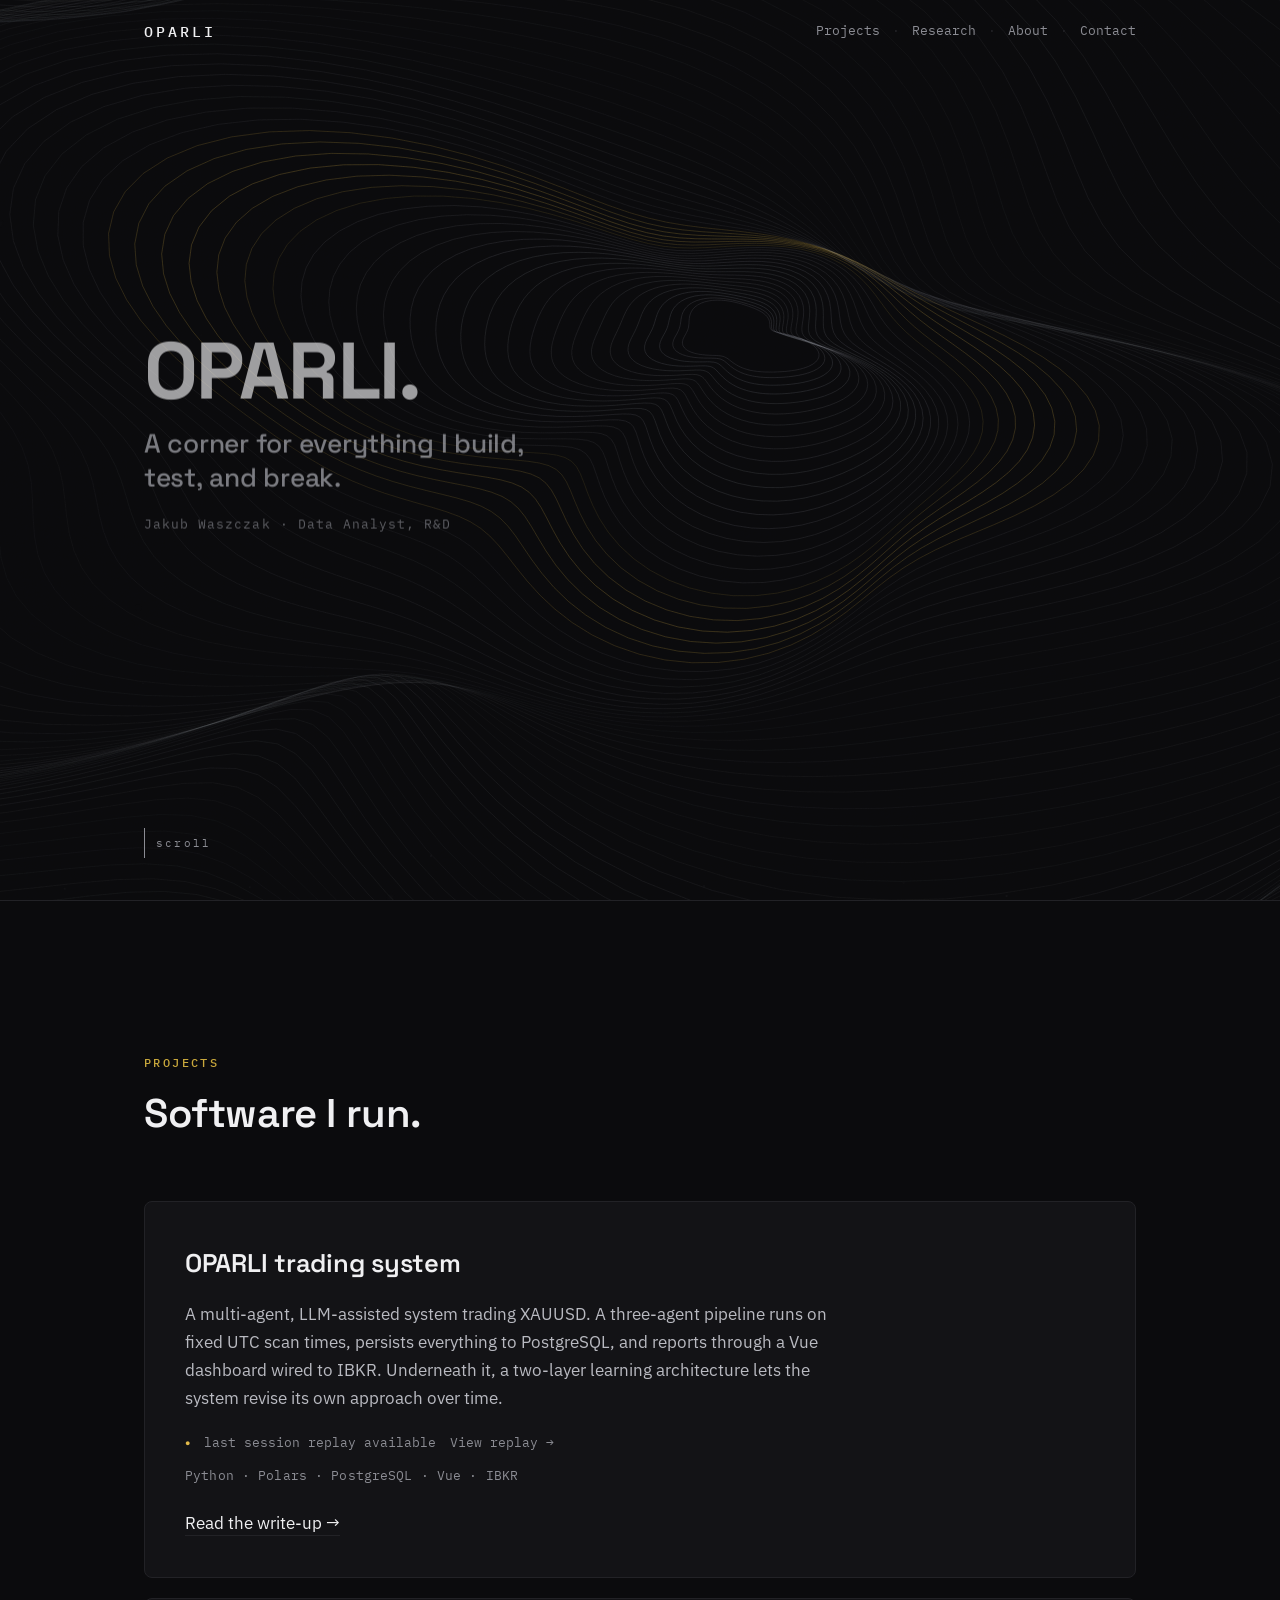
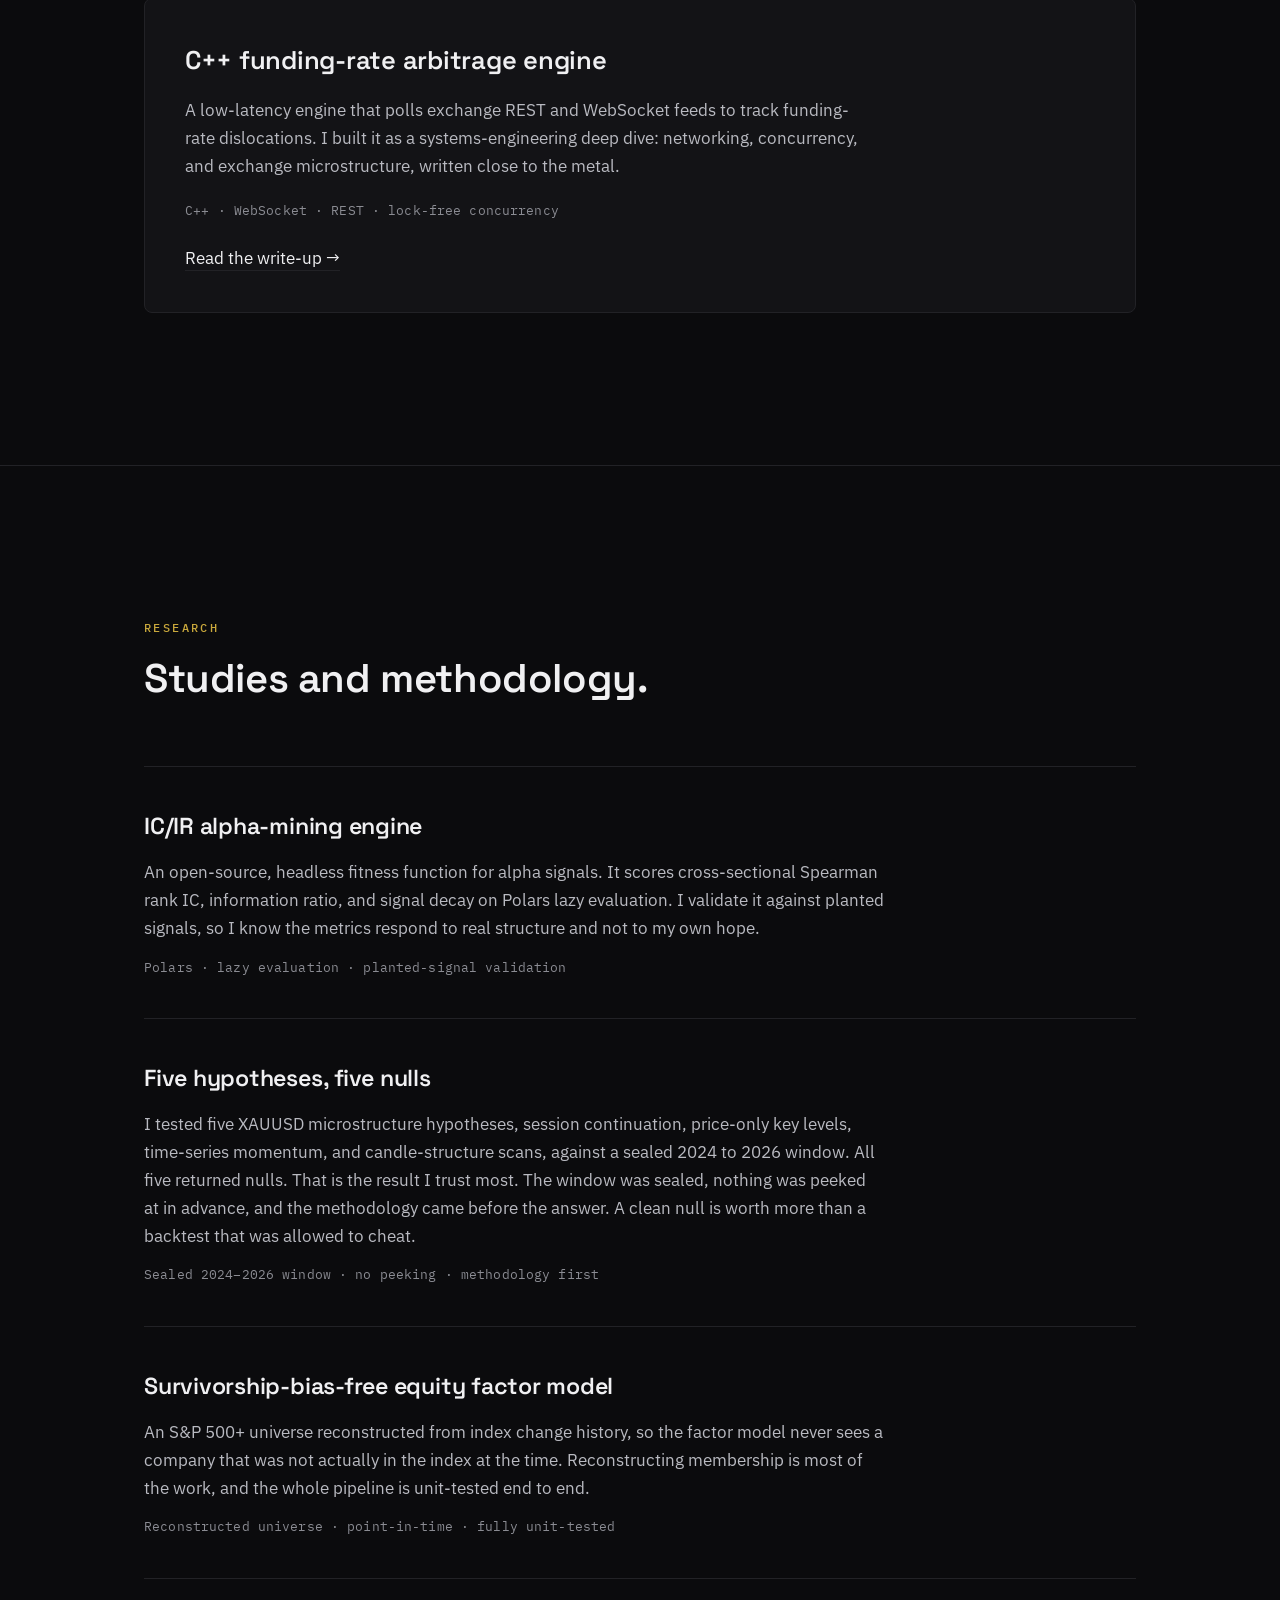
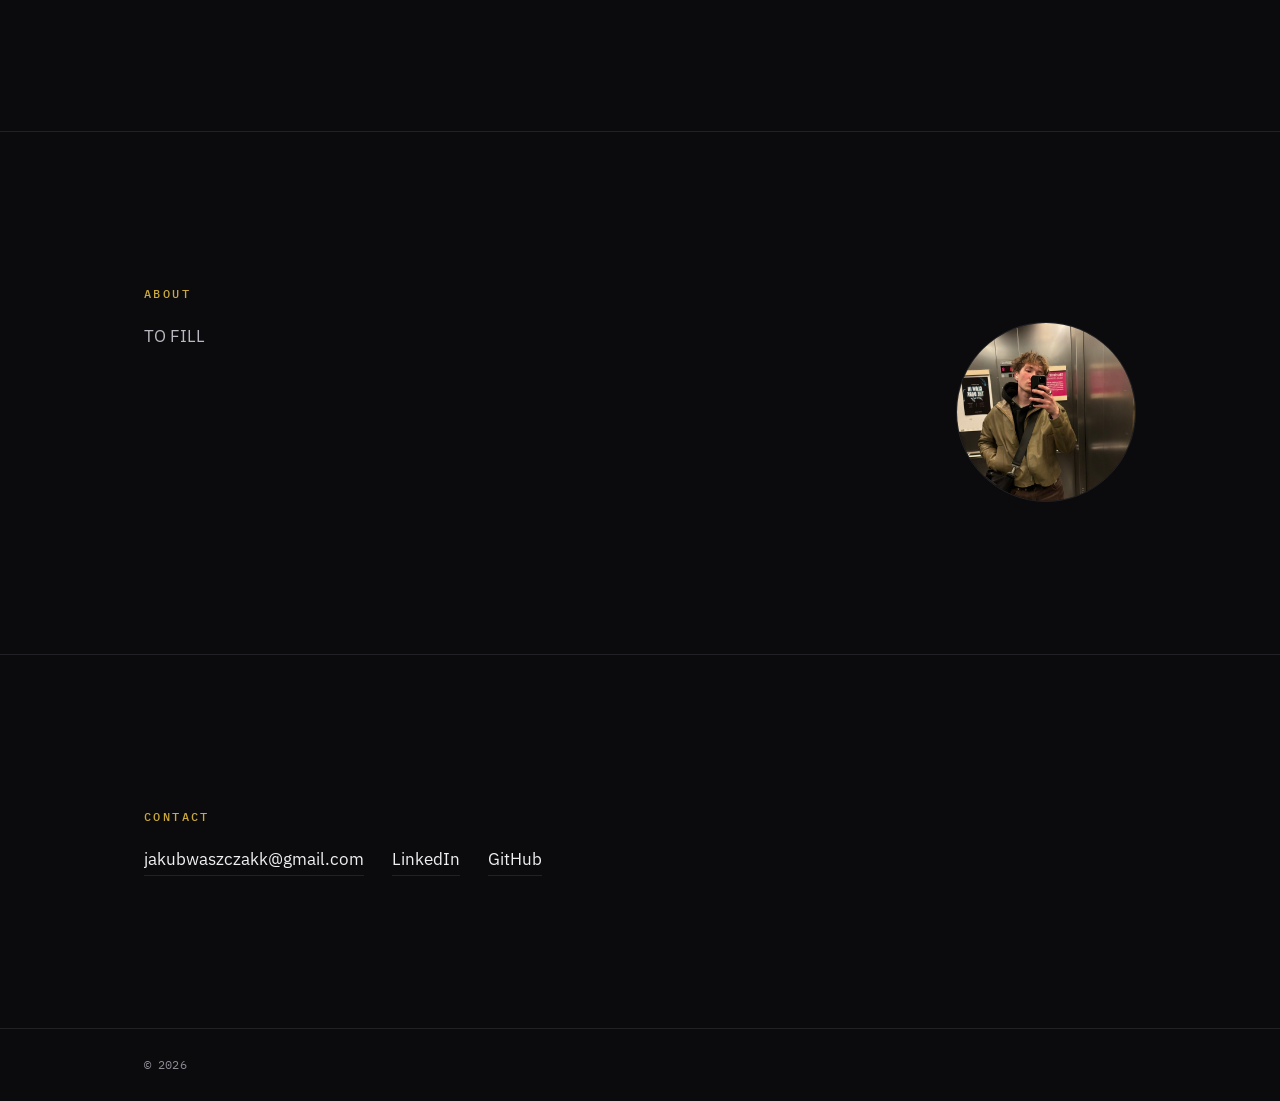
==== index.html @ f8648333 "Add portrait, simplify About/Contact/footer, real social links" ====
<!DOCTYPE html>
<html lang="en">
<head>
  <meta charset="UTF-8" />
  <meta name="viewport" content="width=device-width, initial-scale=1.0" />
  <title>Jakub Waszczak · OPARLI</title>
  <meta name="description" content="Quantitative research and trading systems by Jakub Waszczak. Structure, found in noise." />

  <link rel="preconnect" href="https://fonts.googleapis.com" />
  <link rel="preconnect" href="https://fonts.gstatic.com" crossorigin />
  <link href="https://fonts.googleapis.com/css2?family=IBM+Plex+Mono:wght@400;500&family=IBM+Plex+Sans:wght@400;500&family=Space+Grotesk:wght@500;600;700&display=swap" rel="stylesheet" />

  <link rel="stylesheet" href="css/style.css" />
</head>
<body>

  <!-- ============ NAV ============ -->
  <header class="nav" id="nav">
    <div class="nav__inner">
      <a href="#top" class="nav__name">OPARLI</a>
      <nav class="nav__links" aria-label="Primary">
        <a href="#projects">Projects</a>
        <span class="nav__sep" aria-hidden="true">·</span>
        <a href="#research">Research</a>
        <span class="nav__sep" aria-hidden="true">·</span>
        <a href="#about">About</a>
        <span class="nav__sep" aria-hidden="true">·</span>
        <a href="#contact">Contact</a>
      </nav>
    </div>
  </header>

  <main id="top">

    <!-- ============ 1. HERO ============ -->
    <section class="hero" id="hero">
      <div class="hero__stage" id="hero-stage">
        <canvas class="hero__canvas" id="hero-canvas" aria-hidden="true"></canvas>
        <div class="hero__veil" aria-hidden="true"></div>
        <div class="hero__content">
          <p class="hero__brand">OPARLI.</p>
          <p class="hero__lead">A corner for everything I build, test,&nbsp;and&nbsp;break.</p>
          <p class="hero__attr mono">Jakub Waszczak · Data Analyst, R&amp;D</p>
        </div>
        <div class="hero__scroll-wrap">
          <a href="#projects" class="hero__scroll" aria-label="Scroll to content">
            <span class="hero__scroll-line" aria-hidden="true"></span>
            <span class="hero__scroll-label mono">scroll</span>
          </a>
        </div>
      </div>
    </section>

    <!-- ============ 2. SYSTEMS ============ -->
    <section class="section" id="projects">
      <div class="wrap">
        <p class="eyebrow eyebrow--accent">Projects</p>
        <h2 class="section__title">Software I run.</h2>

        <div class="cards">

          <article class="card">
            <h3 class="card__title">OPARLI trading system</h3>
            <p class="card__body">
              A multi-agent, LLM-assisted system trading XAUUSD. A three-agent pipeline
              runs on fixed UTC scan times, persists everything to PostgreSQL, and reports
              through a Vue dashboard wired to IBKR. Underneath it, a two-layer learning
              architecture lets the system revise its own approach over time.
            </p>
            <p class="card__status mono">
              <span class="dot" aria-hidden="true">●</span> last session replay available
              <a href="#" class="card__inline-link">View replay →</a>
            </p>
            <p class="card__tech mono">Python · Polars · PostgreSQL · Vue · IBKR</p>
            <a href="#" class="link">Read the write-up →</a>
          </article>

          <article class="card">
            <h3 class="card__title">C++ funding-rate arbitrage engine</h3>
            <p class="card__body">
              A low-latency engine that polls exchange REST and WebSocket feeds to track
              funding-rate dislocations. I built it as a systems-engineering deep dive:
              networking, concurrency, and exchange microstructure, written close to the
              metal.
            </p>
            <p class="card__tech mono">C++ · WebSocket · REST · lock-free concurrency</p>
            <a href="#" class="link">Read the write-up →</a>
          </article>

        </div>
      </div>
    </section>

    <!-- ============ 3. RESEARCH ============ -->
    <section class="section" id="research">
      <div class="wrap">
        <p class="eyebrow eyebrow--accent">Research</p>
        <h2 class="section__title">Studies and methodology.</h2>

        <div class="rows">

          <article class="row">
            <h3 class="row__title">IC/IR alpha-mining engine</h3>
            <p class="row__body">
              An open-source, headless fitness function for alpha signals. It scores
              cross-sectional Spearman rank IC, information ratio, and signal decay on
              Polars lazy evaluation. I validate it against planted signals, so I know the
              metrics respond to real structure and not to my own hope.
            </p>
            <p class="row__note mono">Polars · lazy evaluation · planted-signal validation</p>
          </article>

          <article class="row">
            <h3 class="row__title">Five hypotheses, five nulls</h3>
            <p class="row__body">
              I tested five XAUUSD microstructure hypotheses, session continuation,
              price-only key levels, time-series momentum, and candle-structure scans,
              against a sealed 2024 to 2026 window. All five returned nulls. That is the
              result I trust most. The window was sealed, nothing was peeked at in advance,
              and the methodology came before the answer. A clean null is worth more than a
              backtest that was allowed to cheat.
            </p>
            <p class="row__note mono">Sealed 2024–2026 window · no peeking · methodology first</p>
          </article>

          <article class="row">
            <h3 class="row__title">Survivorship-bias-free equity factor model</h3>
            <p class="row__body">
              An S&amp;P 500+ universe reconstructed from index change history, so the factor
              model never sees a company that was not actually in the index at the time.
              Reconstructing membership is most of the work, and the whole pipeline is
              unit-tested end to end.
            </p>
            <p class="row__note mono">Reconstructed universe · point-in-time · fully unit-tested</p>
          </article>

        </div>
      </div>
    </section>

    <!-- ============ 4. ABOUT ============ -->
    <section class="section" id="about">
      <div class="wrap">
        <p class="eyebrow eyebrow--accent">About</p>
        <div class="about">
          <div class="about__text">
            <p>TO FILL</p>
          </div>
          <div class="about__photo">
            <img src="img/portrait.jpg" alt="Jakub Waszczak" />
          </div>
        </div>
      </div>
    </section>

    <!-- ============ 5. CONTACT ============ -->
    <section class="section" id="contact">
      <div class="wrap">
        <p class="eyebrow eyebrow--accent">Contact</p>
        <p class="contact__links">
          <a href="mailto:jakubwaszczakk@gmail.com" class="link">jakubwaszczakk@gmail.com</a>
          <a href="https://www.linkedin.com/in/jakub-waszczak/" class="link" target="_blank" rel="noopener">LinkedIn</a>
          <a href="https://github.com/QBKFD" class="link" target="_blank" rel="noopener">GitHub</a>
        </p>
      </div>
    </section>

  </main>

  <!-- ============ FOOTER ============ -->
  <footer class="footer">
    <div class="wrap footer__inner mono">
      <span class="footer__copy">© 2026</span>
    </div>
  </footer>

  <script src="js/hero.js" defer></script>
  <script src="js/main.js" defer></script>
</body>
</html>
---- css/style.css ----
/* ============================================================
   OPARLI, oparli.com
   Dark, editorial, precise. Design system + layout.
   ============================================================ */

:root {
  --bg: #0b0b0d;          /* page ground */
  --bg-raise: #131316;    /* cards / raised panels */
  --line: #222226;        /* hairline borders */
  --text: #f0f0f2;        /* headings */
  --text-body: #b9bac1;   /* body copy */
  --text-dim: #8b8c93;    /* secondary */
  --grey-line: #a8acb6;   /* animation greys */
  --accent: #e2ba4a;      /* yellow, THE accent, used sparingly */
  --accent-dim: #c9a83c;  /* yellow for small labels/eyebrows */

  --font-display: "Space Grotesk", "Helvetica Neue", Arial, sans-serif;
  --font-body: "IBM Plex Sans", "Helvetica Neue", Arial, sans-serif;
  --font-mono: "IBM Plex Mono", ui-monospace, "SF Mono", Menlo, monospace;

  --nav-h: 64px;
  --maxw: 1120px;
  --gutter: clamp(20px, 5vw, 64px);
}

/* ---------- reset ---------- */
*, *::before, *::after { box-sizing: border-box; }
html {
  scroll-behavior: smooth;
  -webkit-text-size-adjust: 100%;
}
body {
  margin: 0;
  background: var(--bg);
  color: var(--text-body);
  font-family: var(--font-body);
  font-size: 16.5px;
  line-height: 1.7;
  font-weight: 400;
  -webkit-font-smoothing: antialiased;
  text-rendering: optimizeLegibility;
}
img { max-width: 100%; display: block; }

/* ---------- focus ---------- */
a:focus-visible,
button:focus-visible {
  outline: 2px solid var(--accent);
  outline-offset: 2px;
  border-radius: 2px;
}

/* ---------- shared layout ---------- */
.wrap {
  width: 100%;
  max-width: var(--maxw);
  margin-inline: auto;
  padding-inline: var(--gutter);
}

.section {
  padding-block: clamp(72px, 12vw, 152px);
  scroll-margin-top: var(--nav-h);
  border-top: 1px solid var(--line);
}

.section__title {
  font-family: var(--font-display);
  font-weight: 600;
  color: var(--text);
  font-size: clamp(1.6rem, 3.4vw, 2.5rem);
  line-height: 1.15;
  letter-spacing: -0.01em;
  margin: 0 0 clamp(36px, 6vw, 64px);
  max-width: 20ch;
}

/* ---------- eyebrow (mono label) ---------- */
.eyebrow {
  font-family: var(--font-mono);
  font-weight: 500;
  font-size: 12px;
  letter-spacing: 0.2em;
  text-transform: uppercase;
  color: var(--text-dim);
  margin: 0 0 18px;
}
.eyebrow--accent { color: var(--accent-dim); }

.mono { font-family: var(--font-mono); }

/* ---------- links ---------- */
.link {
  color: var(--text);
  text-decoration: none;
  border-bottom: 1px solid var(--line);
  padding-bottom: 1px;
  transition: color 0.18s ease, border-color 0.18s ease;
}
.link:hover { color: var(--accent); border-color: var(--accent); }

/* ============================================================
   NAV
   ============================================================ */
.nav {
  position: fixed;
  top: 0; left: 0; right: 0;
  height: var(--nav-h);
  z-index: 50;
  background: transparent;
  border-bottom: 1px solid transparent;
  transition: background 0.25s ease, border-color 0.25s ease;
}
.nav.is-scrolled {
  background: var(--bg);
  border-bottom-color: var(--line);
}
.nav__inner {
  height: 100%;
  max-width: var(--maxw);
  margin-inline: auto;
  padding-inline: var(--gutter);
  display: flex;
  align-items: center;
  justify-content: space-between;
  gap: 18px;
}
.nav__name {
  font-family: var(--font-mono);
  font-weight: 500;
  font-size: 15px;
  letter-spacing: 0.2em;
  color: var(--text);
  text-decoration: none;
  opacity: 0;                        /* hidden over the hero */
  transition: opacity 300ms ease;
}
.nav.is-scrolled .nav__name { opacity: 1; }   /* fades in past ~70% of hero */
.nav__links {
  display: flex;
  align-items: center;
  gap: 12px;
  font-family: var(--font-mono);
  font-size: 13px;
}
.nav__links a {
  color: var(--text-dim);
  text-decoration: none;
  transition: color 0.18s ease;
}
.nav__links a:hover { color: var(--accent); }
.nav__sep { color: var(--line); }

/* ============================================================
   1. HERO
   ============================================================ */
.hero {
  position: relative;
  height: 100vh;
  min-height: 560px;
}
.hero__stage {
  position: absolute;
  inset: 0;
  overflow: hidden;
  display: flex;
  align-items: center;
}
.hero__canvas {
  position: absolute;
  inset: 0;
  width: 100%;
  height: 100%;
  display: block;
}
/* radial darkening between canvas and text, guarantees name contrast.
   Halved radius, max 30%, centered on the (left) text column only. */
.hero__veil {
  position: absolute;
  inset: 0;
  pointer-events: none;
  background: radial-gradient(
    ellipse 34% 27% at 28% 50%,
    rgba(11, 11, 13, 0.30) 0%,
    rgba(11, 11, 13, 0.12) 48%,
    rgba(11, 11, 13, 0) 80%
  );
}
.hero__content {
  position: relative;
  z-index: 2;
  width: 100%;
  max-width: var(--maxw);
  margin-inline: auto;
  padding-inline: var(--gutter);
  will-change: opacity, transform;
}
.hero__title {
  font-family: var(--font-display);
  font-weight: 700;
  color: var(--text);
  font-size: clamp(3rem, 9vw, 6.5rem);
  line-height: 0.98;
  letter-spacing: -0.02em;
  margin: 6px 0 0;
}
.hero__brand {
  font-family: var(--font-display);
  font-weight: 700;
  color: var(--text);
  font-size: clamp(2.6rem, 8vw, 5rem);
  line-height: 1;
  letter-spacing: -0.02em;
  margin: 0;
}
.hero__lead {
  font-family: var(--font-display);
  font-weight: 500;
  color: var(--text-body);
  font-size: clamp(1.15rem, 2.6vw, 1.65rem);
  line-height: 1.3;
  letter-spacing: -0.01em;
  margin: 16px 0 0;
  max-width: 28ch;
}
/* forced two-line break on wider screens; on narrow screens the line
   wraps naturally and the non-breaking "and break." keeps "and" from hanging */
.hero__brk { display: none; }
@media (min-width: 560px) {
  .hero__brk { display: inline; }
}
.hero__attr {
  font-size: 13px;
  letter-spacing: 0.08em;
  color: var(--text-dim);
  margin: 18px 0 0;
}
.btn-ghost {
  display: inline-block;
  margin-top: 28px;
  padding: 10px 22px;
  border: 1px solid var(--line);
  border-radius: 6px;
  background: transparent;
  color: var(--text);
  font-family: var(--font-body);
  font-size: 15px;
  font-weight: 500;
  text-decoration: none;
  transition: border-color 0.18s ease, color 0.18s ease;
}
.btn-ghost:hover { border-color: var(--accent); color: var(--accent); }
.hero__sub {
  margin: clamp(20px, 3vw, 30px) 0 0;
  font-size: clamp(1rem, 2.1vw, 1.35rem);
  line-height: 1.5;
  color: var(--text-body);
  max-width: 30ch;
}
/* scroll hint: bottom-left, aligned with the text column */
.hero__scroll-wrap {
  position: absolute;
  left: 0; right: 0;
  bottom: 34px;
  z-index: 2;
  max-width: var(--maxw);
  margin-inline: auto;
  padding-inline: var(--gutter);
}
.hero__scroll {
  display: inline-flex;
  align-items: center;
  gap: 11px;
  text-decoration: none;
}
.hero__scroll-line {
  display: block;
  width: 1px;
  height: 30px;
  background: var(--text-dim);
  transform-origin: top;
  animation: scrollpulse 2.4s ease-in-out infinite;
}
.hero__scroll-label {
  font-size: 11px;
  letter-spacing: 0.2em;
  color: var(--text-dim);
  transition: color 0.18s ease;
}
.hero__scroll:hover .hero__scroll-label { color: var(--accent); }
@keyframes scrollpulse {
  0%, 100% { transform: scaleY(0.35); opacity: 0.35; }
  50%      { transform: scaleY(1);    opacity: 0.9; }
}

/* ============================================================
   2. SYSTEMS: wide horizontal cards
   ============================================================ */
.cards { display: flex; flex-direction: column; gap: 20px; }
.card {
  background: var(--bg-raise);
  border: 1px solid var(--line);
  border-radius: 8px;
  padding: clamp(24px, 4vw, 40px);
}
.card__title {
  font-family: var(--font-display);
  font-weight: 600;
  color: var(--text);
  font-size: clamp(1.25rem, 2.4vw, 1.6rem);
  letter-spacing: -0.01em;
  margin: 0 0 14px;
}
.card__body {
  margin: 0 0 20px;
  max-width: 68ch;
  color: var(--text-body);
}
.card__status {
  font-size: 12.5px;
  color: var(--text-dim);
  margin: 0 0 12px;
  display: flex;
  flex-wrap: wrap;
  align-items: center;
  gap: 8px 14px;
}
.card__status .dot { color: var(--accent); font-size: 9px; }
.card__inline-link {
  color: var(--text-dim);
  text-decoration: none;
  transition: color 0.18s ease;
}
.card__inline-link:hover { color: var(--accent); }
.card__tech {
  font-size: 12.5px;
  color: var(--text-dim);
  margin: 0 0 22px;
  letter-spacing: 0.01em;
}

/* ============================================================
   3. RESEARCH: bordered rows
   ============================================================ */
.rows { display: flex; flex-direction: column; }
.row {
  padding-block: clamp(28px, 4vw, 40px);
  border-top: 1px solid var(--line);
}
.row:last-child { border-bottom: 1px solid var(--line); }
.row__title {
  font-family: var(--font-display);
  font-weight: 600;
  color: var(--text);
  font-size: clamp(1.15rem, 2.2vw, 1.45rem);
  letter-spacing: -0.01em;
  margin: 0 0 12px;
}
.row__body {
  margin: 0 0 14px;
  max-width: 74ch;
  color: var(--text-body);
}
.row__note {
  font-size: 12.5px;
  color: var(--text-dim);
  margin: 0;
  letter-spacing: 0.01em;
}

/* ============================================================
   4. ABOUT
   ============================================================ */
.about {
  display: grid;
  grid-template-columns: 1fr auto;
  gap: clamp(32px, 6vw, 72px);
  align-items: start;
}
.about__text { max-width: 62ch; }
.about__text p { margin: 0 0 20px; }
.about__text p:last-child { margin-bottom: 0; }
.about__photo {
  width: 180px;
  height: 180px;
  border-radius: 50%;
  overflow: hidden;
  border: 1px solid var(--line);
  flex-shrink: 0;
}
.about__photo img {
  width: 100%;
  height: 100%;
  object-fit: cover;
  display: block;
}

/* ============================================================
   5. CONTACT
   ============================================================ */
.contact__links {
  display: flex;
  flex-wrap: wrap;
  gap: 28px;
  margin: 0;
  font-size: 1.05rem;
}

/* ============================================================
   FOOTER
   ============================================================ */
.footer {
  border-top: 1px solid var(--line);
  padding-block: 26px;
}
.footer__inner {
  display: flex;
  flex-wrap: wrap;
  justify-content: space-between;
  gap: 12px 28px;
  font-size: 12px;
  color: var(--text-dim);
  letter-spacing: 0.01em;
}

/* ============================================================
   RESPONSIVE
   ============================================================ */
@media (max-width: 640px) {
  .nav__links { gap: 8px; font-size: 12px; }
  .nav__name { font-size: 14px; }
  .about {
    grid-template-columns: 1fr;
  }
  .about__photo { order: -1; }
  .hero__sub { max-width: 24ch; }
}

@media (max-width: 400px) {
  .nav__inner { flex-direction: column; gap: 4px; justify-content: center; }
  .nav { height: auto; padding-block: 10px; }
}

/* ============================================================
   REDUCED MOTION
   ============================================================ */
@media (prefers-reduced-motion: reduce) {
  html { scroll-behavior: auto; }
  .hero__scroll { display: none; }
  .nav__name { opacity: 1; transition: none; }   /* wordmark simply always visible */
  * { animation-duration: 0.001ms !important; animation-iteration-count: 1 !important; }
}
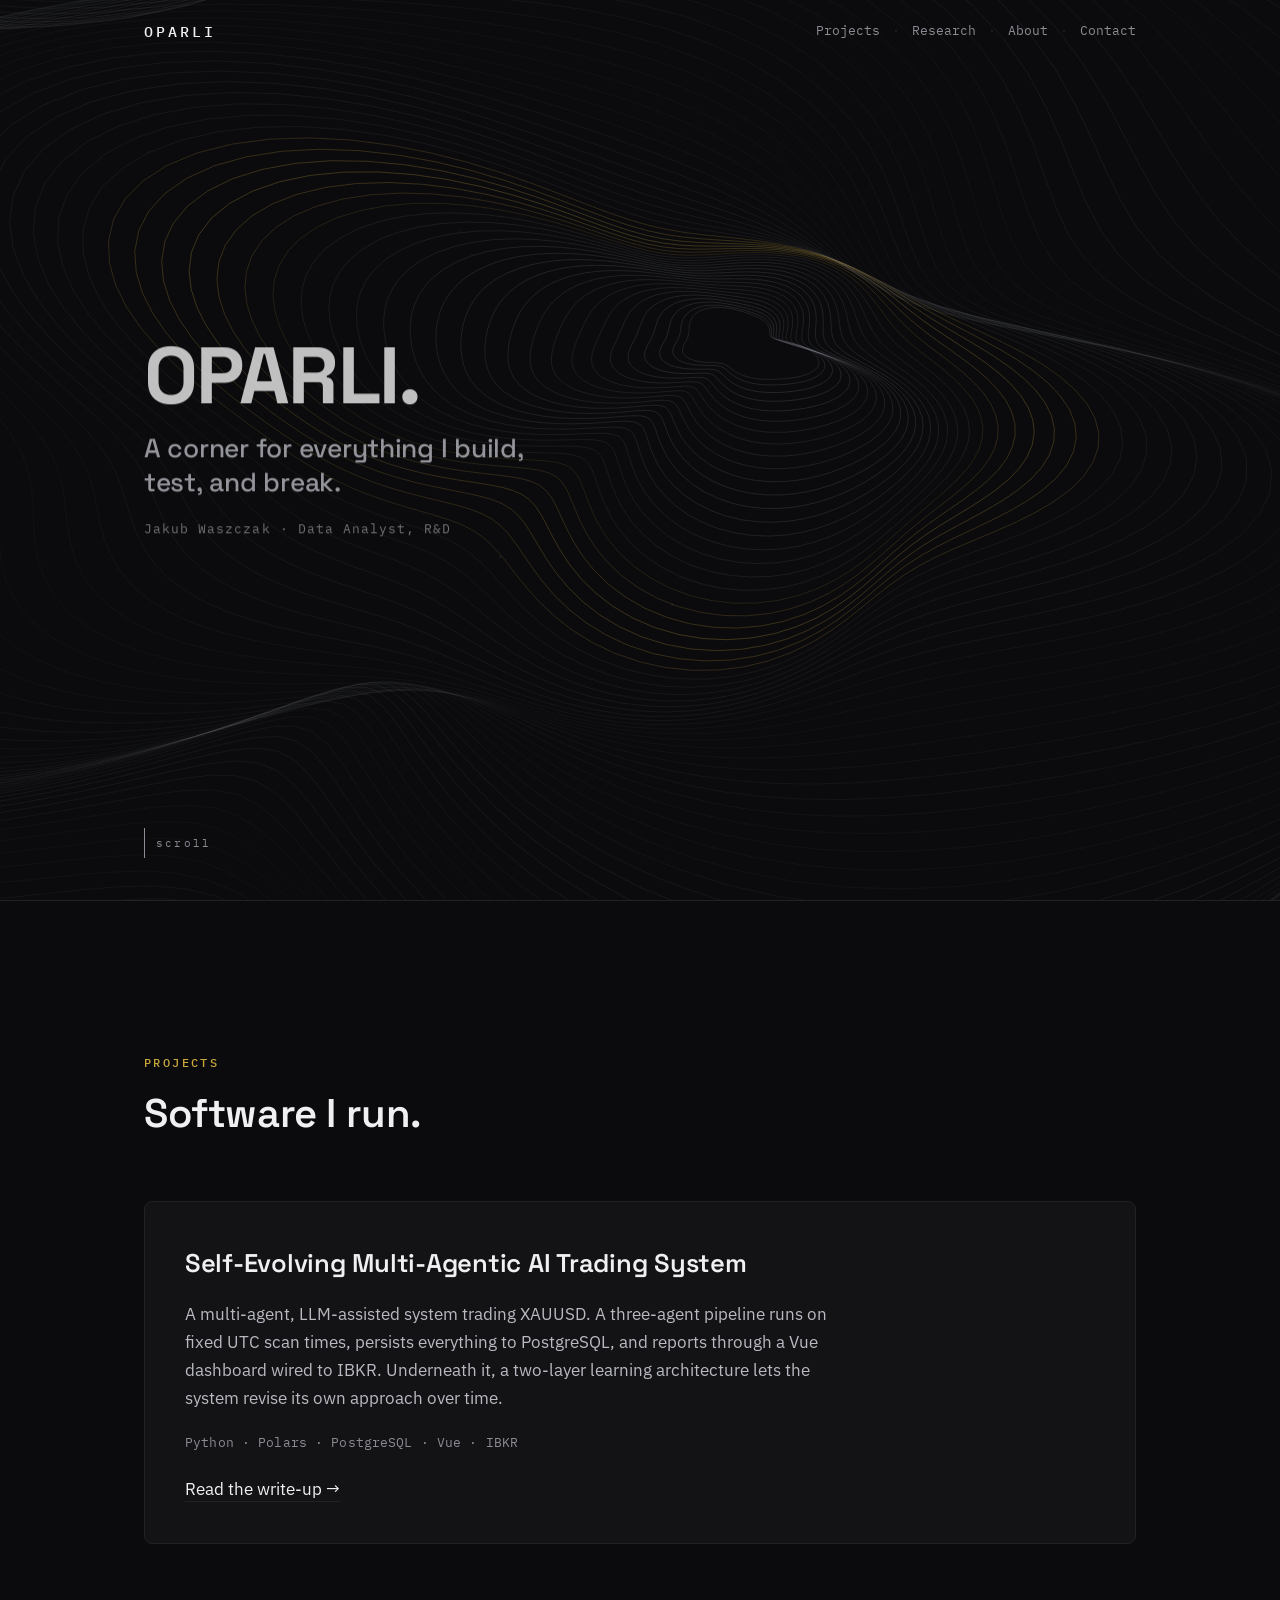
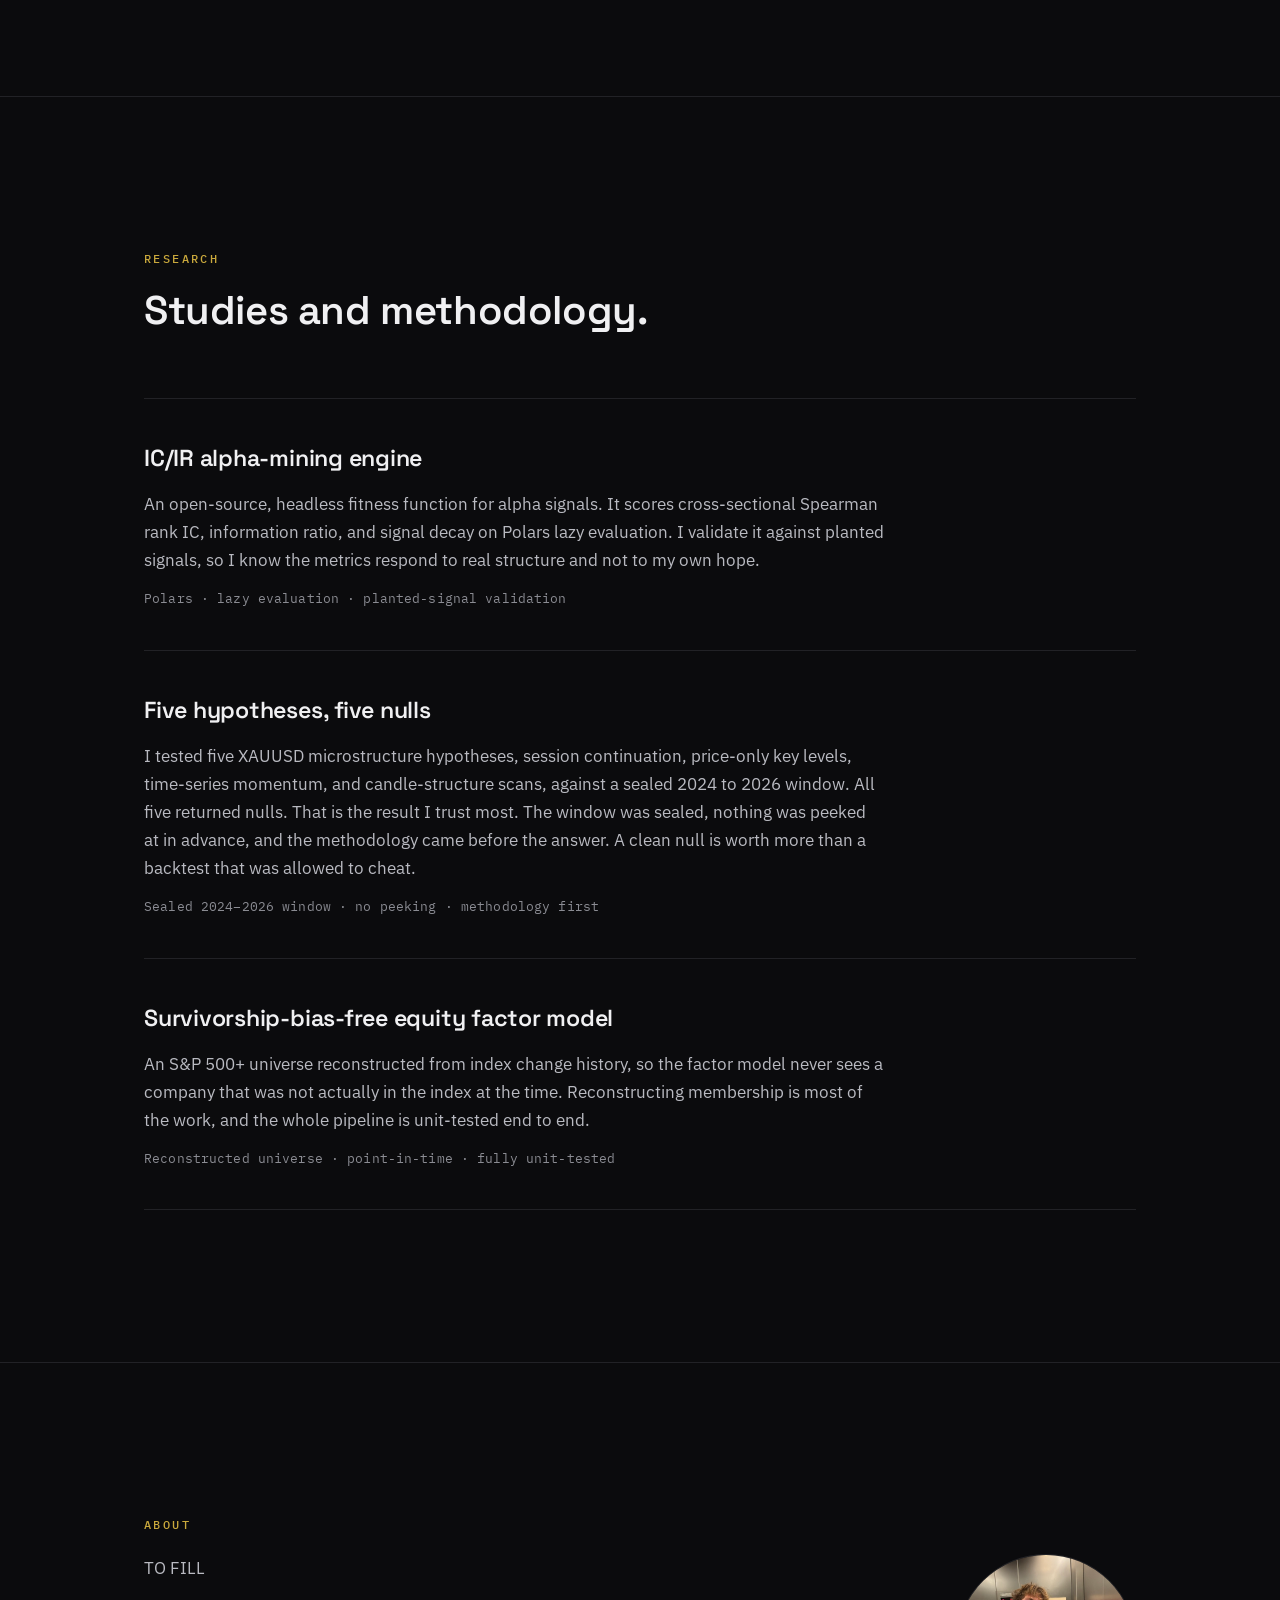
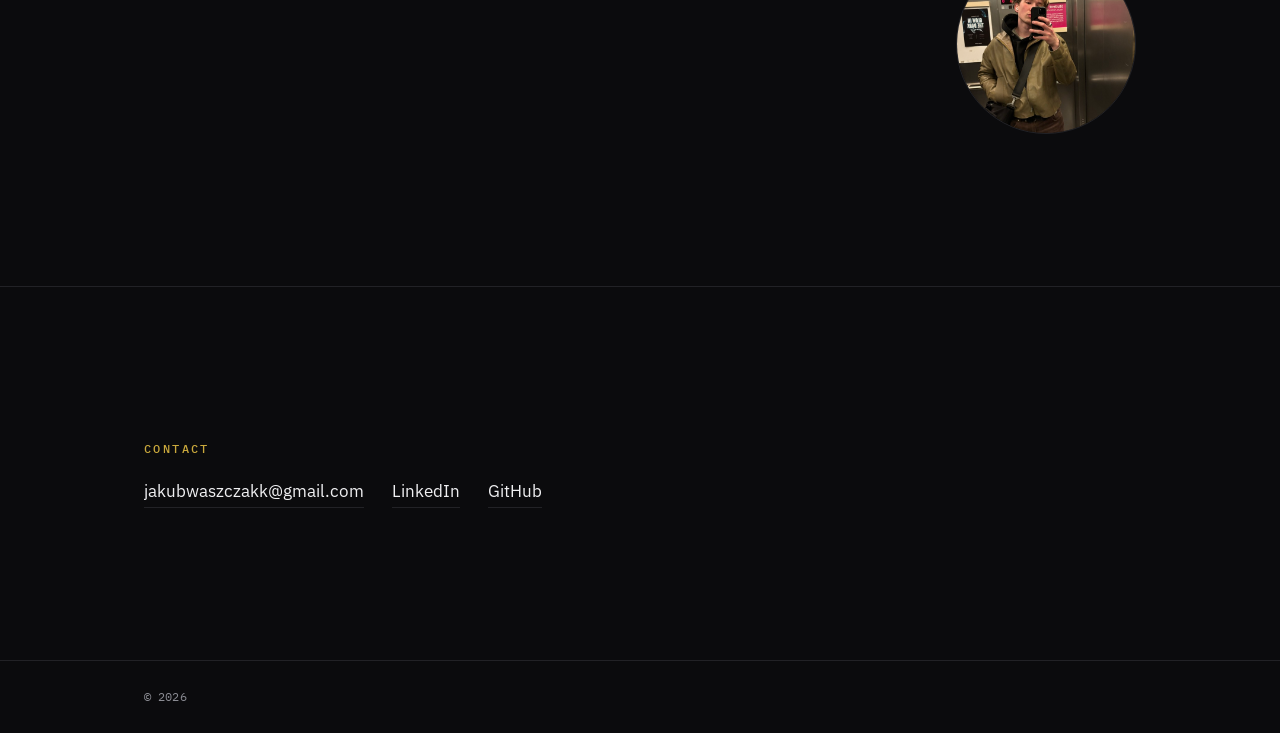
==== commit 3924ae52: "Rename trading system card, remove status line and C++ project" ====
--- a/index.html
+++ b/index.html
@@ -60,30 +60,14 @@
         <div class="cards">
 
           <article class="card">
-            <h3 class="card__title">OPARLI trading system</h3>
+            <h3 class="card__title">Self-Evolving Multi-Agentic AI Trading System</h3>
             <p class="card__body">
               A multi-agent, LLM-assisted system trading XAUUSD. A three-agent pipeline
               runs on fixed UTC scan times, persists everything to PostgreSQL, and reports
               through a Vue dashboard wired to IBKR. Underneath it, a two-layer learning
               architecture lets the system revise its own approach over time.
             </p>
-            <p class="card__status mono">
-              <span class="dot" aria-hidden="true">●</span> last session replay available
-              <a href="#" class="card__inline-link">View replay →</a>
-            </p>
             <p class="card__tech mono">Python · Polars · PostgreSQL · Vue · IBKR</p>
-            <a href="#" class="link">Read the write-up →</a>
-          </article>
-
-          <article class="card">
-            <h3 class="card__title">C++ funding-rate arbitrage engine</h3>
-            <p class="card__body">
-              A low-latency engine that polls exchange REST and WebSocket feeds to track
-              funding-rate dislocations. I built it as a systems-engineering deep dive:
-              networking, concurrency, and exchange microstructure, written close to the
-              metal.
-            </p>
-            <p class="card__tech mono">C++ · WebSocket · REST · lock-free concurrency</p>
             <a href="#" class="link">Read the write-up →</a>
           </article>
 
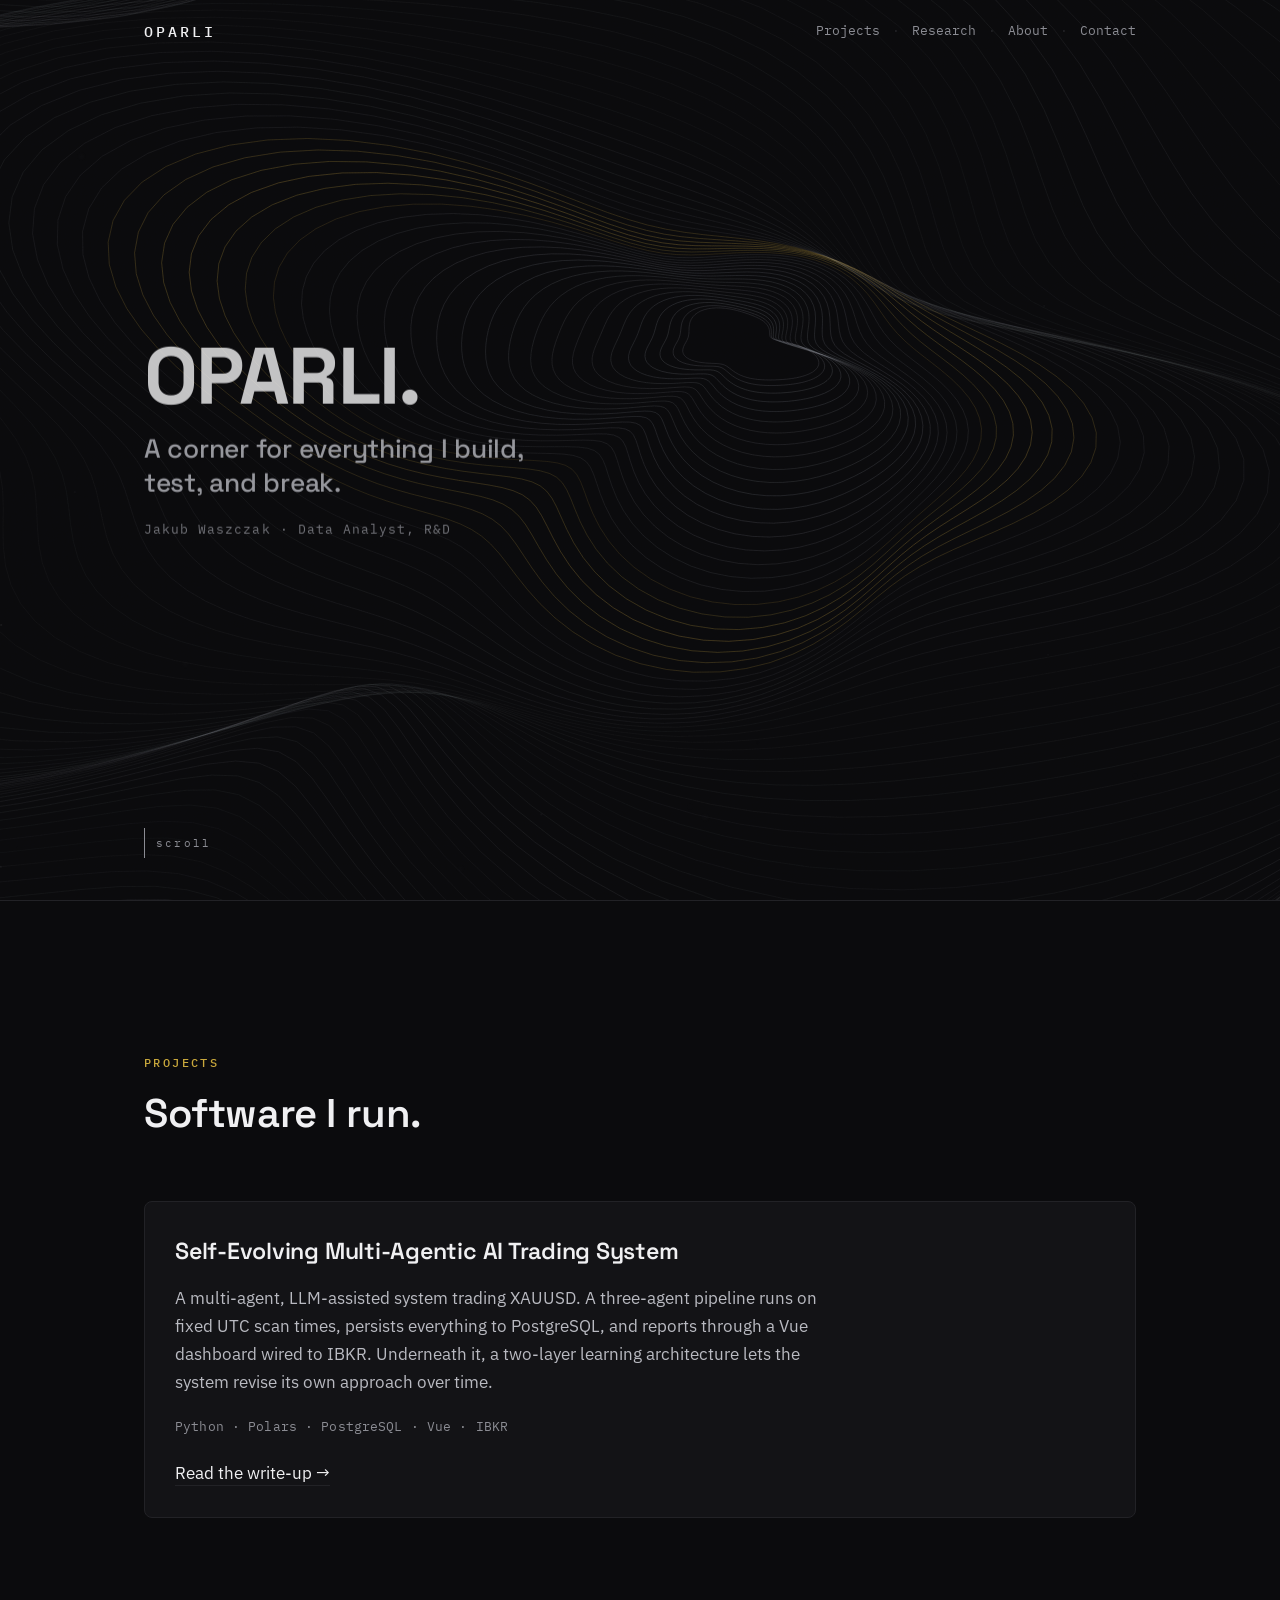
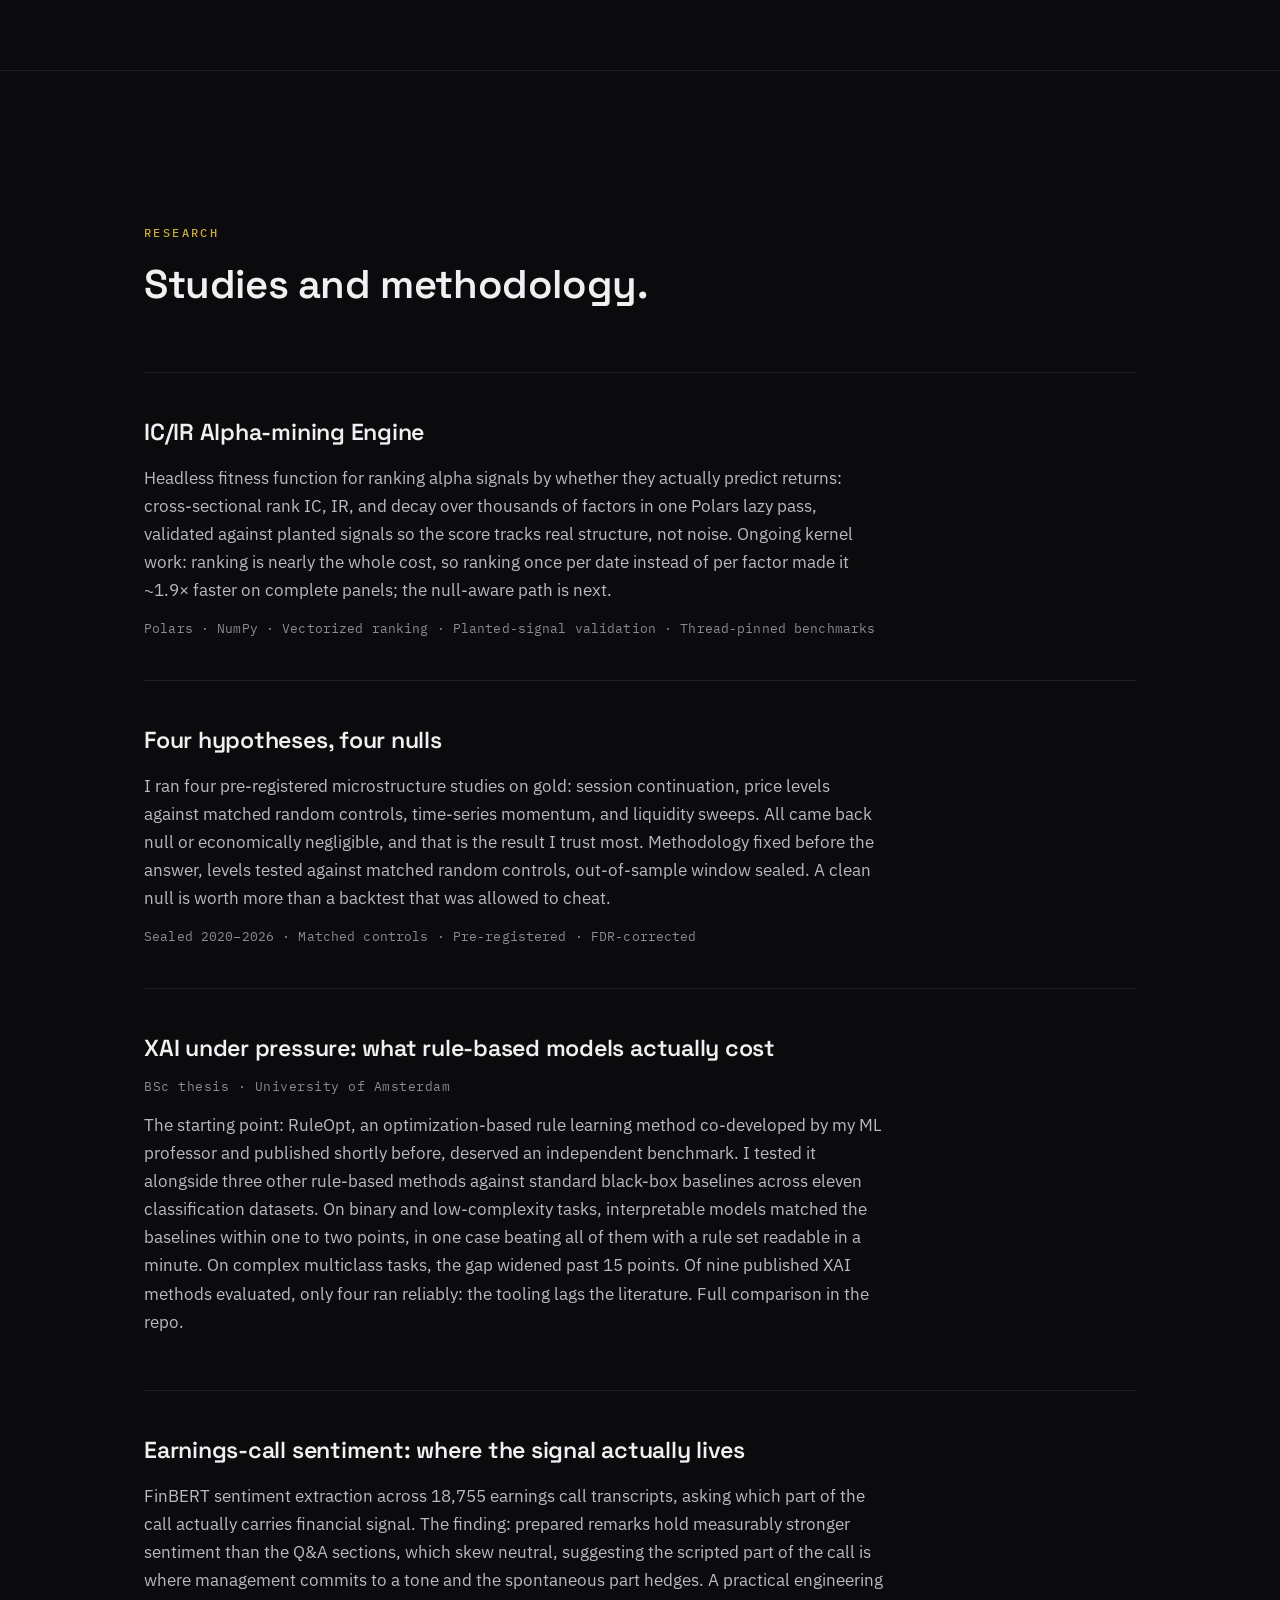
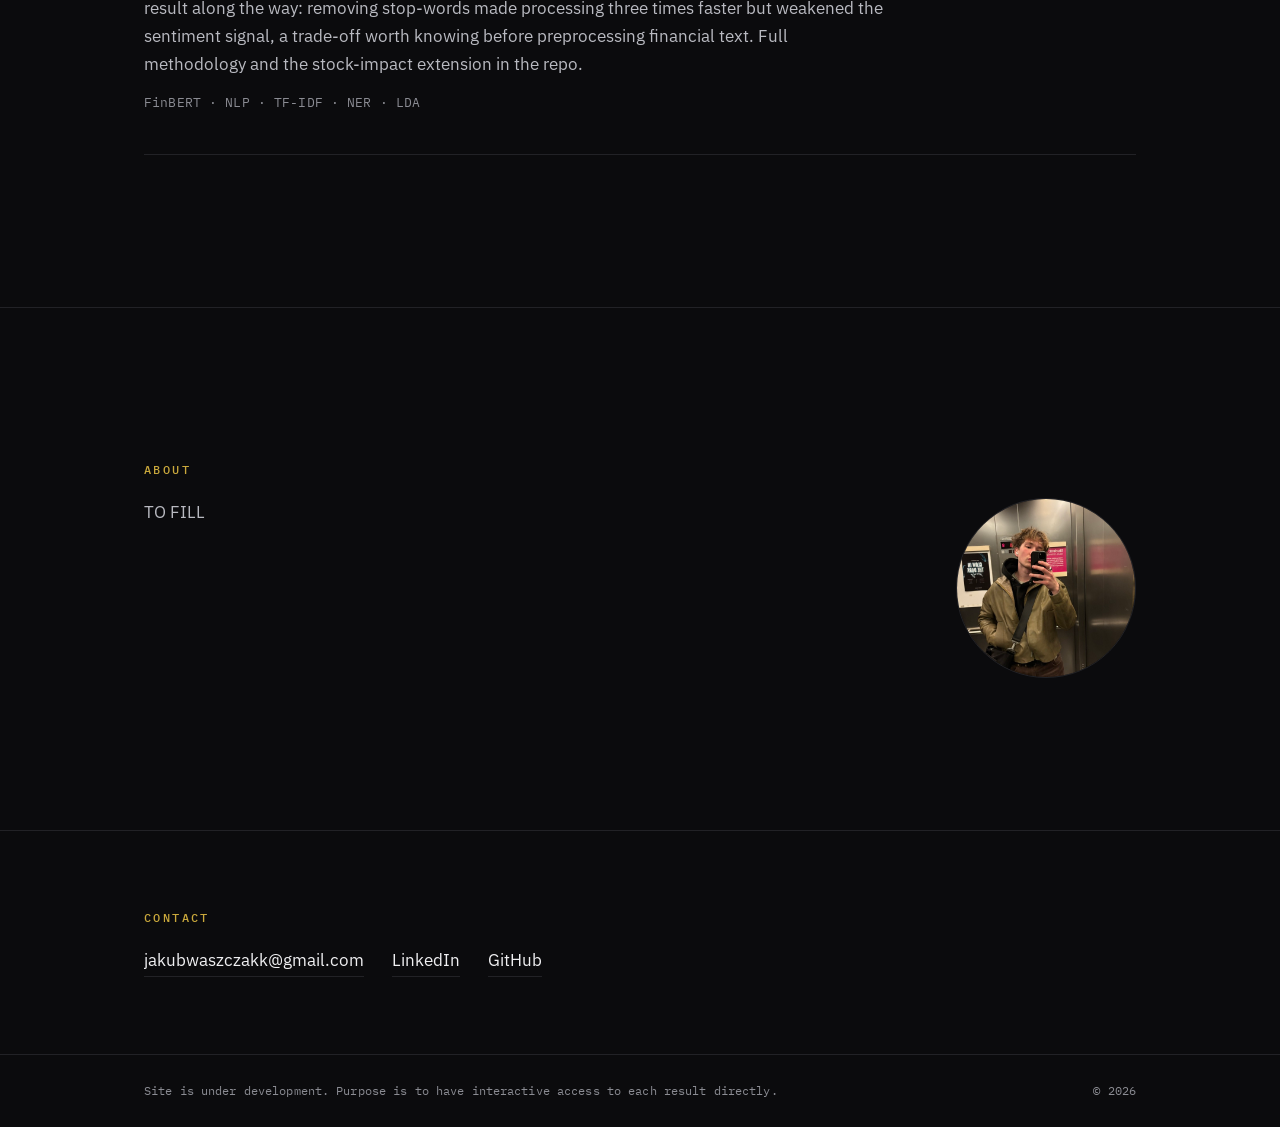
==== commit bca74ff3: "Update Research entries, tighten Projects/Contact, add dev-status footer note" ====
--- a/index.html
+++ b/index.html
@@ -84,38 +84,60 @@
         <div class="rows">
 
           <article class="row">
-            <h3 class="row__title">IC/IR alpha-mining engine</h3>
+            <h3 class="row__title">IC/IR Alpha-mining Engine</h3>
             <p class="row__body">
-              An open-source, headless fitness function for alpha signals. It scores
-              cross-sectional Spearman rank IC, information ratio, and signal decay on
-              Polars lazy evaluation. I validate it against planted signals, so I know the
-              metrics respond to real structure and not to my own hope.
+              Headless fitness function for ranking alpha signals by whether they actually
+              predict returns: cross-sectional rank IC, IR, and decay over thousands of
+              factors in one Polars lazy pass, validated against planted signals so the
+              score tracks real structure, not noise. Ongoing kernel work: ranking is
+              nearly the whole cost, so ranking once per date instead of per factor made it
+              ~1.9× faster on complete panels; the null-aware path is next.
             </p>
-            <p class="row__note mono">Polars · lazy evaluation · planted-signal validation</p>
+            <p class="row__note mono">Polars · NumPy · Vectorized ranking · Planted-signal validation · Thread-pinned benchmarks</p>
           </article>
 
           <article class="row">
-            <h3 class="row__title">Five hypotheses, five nulls</h3>
+            <h3 class="row__title">Four hypotheses, four nulls</h3>
             <p class="row__body">
-              I tested five XAUUSD microstructure hypotheses, session continuation,
-              price-only key levels, time-series momentum, and candle-structure scans,
-              against a sealed 2024 to 2026 window. All five returned nulls. That is the
-              result I trust most. The window was sealed, nothing was peeked at in advance,
-              and the methodology came before the answer. A clean null is worth more than a
-              backtest that was allowed to cheat.
+              I ran four pre-registered microstructure studies on gold: session continuation,
+              price levels against matched random controls, time-series momentum, and
+              liquidity sweeps. All came back null or economically negligible, and that is the
+              result I trust most. Methodology fixed before the answer, levels tested against
+              matched random controls, out-of-sample window sealed. A clean null is worth more
+              than a backtest that was allowed to cheat.
             </p>
-            <p class="row__note mono">Sealed 2024–2026 window · no peeking · methodology first</p>
+            <p class="row__note mono">Sealed 2020–2026 · Matched controls · Pre-registered · FDR-corrected</p>
           </article>
 
           <article class="row">
-            <h3 class="row__title">Survivorship-bias-free equity factor model</h3>
+            <h3 class="row__title">XAI under pressure: what rule-based models actually cost</h3>
+            <p class="row__sub mono">BSc thesis · University of Amsterdam</p>
             <p class="row__body">
-              An S&amp;P 500+ universe reconstructed from index change history, so the factor
-              model never sees a company that was not actually in the index at the time.
-              Reconstructing membership is most of the work, and the whole pipeline is
-              unit-tested end to end.
+              The starting point: RuleOpt, an optimization-based rule learning method
+              co-developed by my ML professor and published shortly before, deserved an
+              independent benchmark. I tested it alongside three other rule-based methods
+              against standard black-box baselines across eleven classification datasets.
+              On binary and low-complexity tasks, interpretable models matched the baselines
+              within one to two points, in one case beating all of them with a rule set
+              readable in a minute. On complex multiclass tasks, the gap widened past 15
+              points. Of nine published XAI methods evaluated, only four ran reliably: the
+              tooling lags the literature. Full comparison in the repo.
             </p>
-            <p class="row__note mono">Reconstructed universe · point-in-time · fully unit-tested</p>
+          </article>
+
+          <article class="row">
+            <h3 class="row__title">Earnings-call sentiment: where the signal actually lives</h3>
+            <p class="row__body">
+              FinBERT sentiment extraction across 18,755 earnings call transcripts, asking
+              which part of the call actually carries financial signal. The finding: prepared
+              remarks hold measurably stronger sentiment than the Q&amp;A sections, which skew
+              neutral, suggesting the scripted part of the call is where management commits to
+              a tone and the spontaneous part hedges. A practical engineering result along the
+              way: removing stop-words made processing three times faster but weakened the
+              sentiment signal, a trade-off worth knowing before preprocessing financial text.
+              Full methodology and the stock-impact extension in the repo.
+            </p>
+            <p class="row__note mono">FinBERT · NLP · TF-IDF · NER · LDA</p>
           </article>
 
         </div>
@@ -154,6 +176,7 @@
   <!-- ============ FOOTER ============ -->
   <footer class="footer">
     <div class="wrap footer__inner mono">
+      <span>Site is under development. Purpose is to have interactive access to each result directly.</span>
       <span class="footer__copy">© 2026</span>
     </div>
   </footer>
--- a/css/style.css
+++ b/css/style.css
@@ -301,15 +301,15 @@
   background: var(--bg-raise);
   border: 1px solid var(--line);
   border-radius: 8px;
-  padding: clamp(24px, 4vw, 40px);
+  padding: clamp(20px, 3vw, 30px);
 }
 .card__title {
   font-family: var(--font-display);
   font-weight: 600;
   color: var(--text);
-  font-size: clamp(1.25rem, 2.4vw, 1.6rem);
+  font-size: clamp(1.15rem, 2.2vw, 1.45rem);
   letter-spacing: -0.01em;
-  margin: 0 0 14px;
+  margin: 0 0 12px;
 }
 .card__body {
   margin: 0 0 20px;
@@ -355,6 +355,12 @@
   font-size: clamp(1.15rem, 2.2vw, 1.45rem);
   letter-spacing: -0.01em;
   margin: 0 0 12px;
+}
+.row__sub {
+  font-size: 12.5px;
+  letter-spacing: 0.04em;
+  color: var(--text-dim);
+  margin: -4px 0 14px;
 }
 .row__body {
   margin: 0 0 14px;
@@ -398,6 +404,9 @@
 /* ============================================================
    5. CONTACT
    ============================================================ */
+/* Contact is short; give it tighter vertical padding than the other sections */
+#contact { padding-block: clamp(48px, 6vw, 80px); }
+
 .contact__links {
   display: flex;
   flex-wrap: wrap;
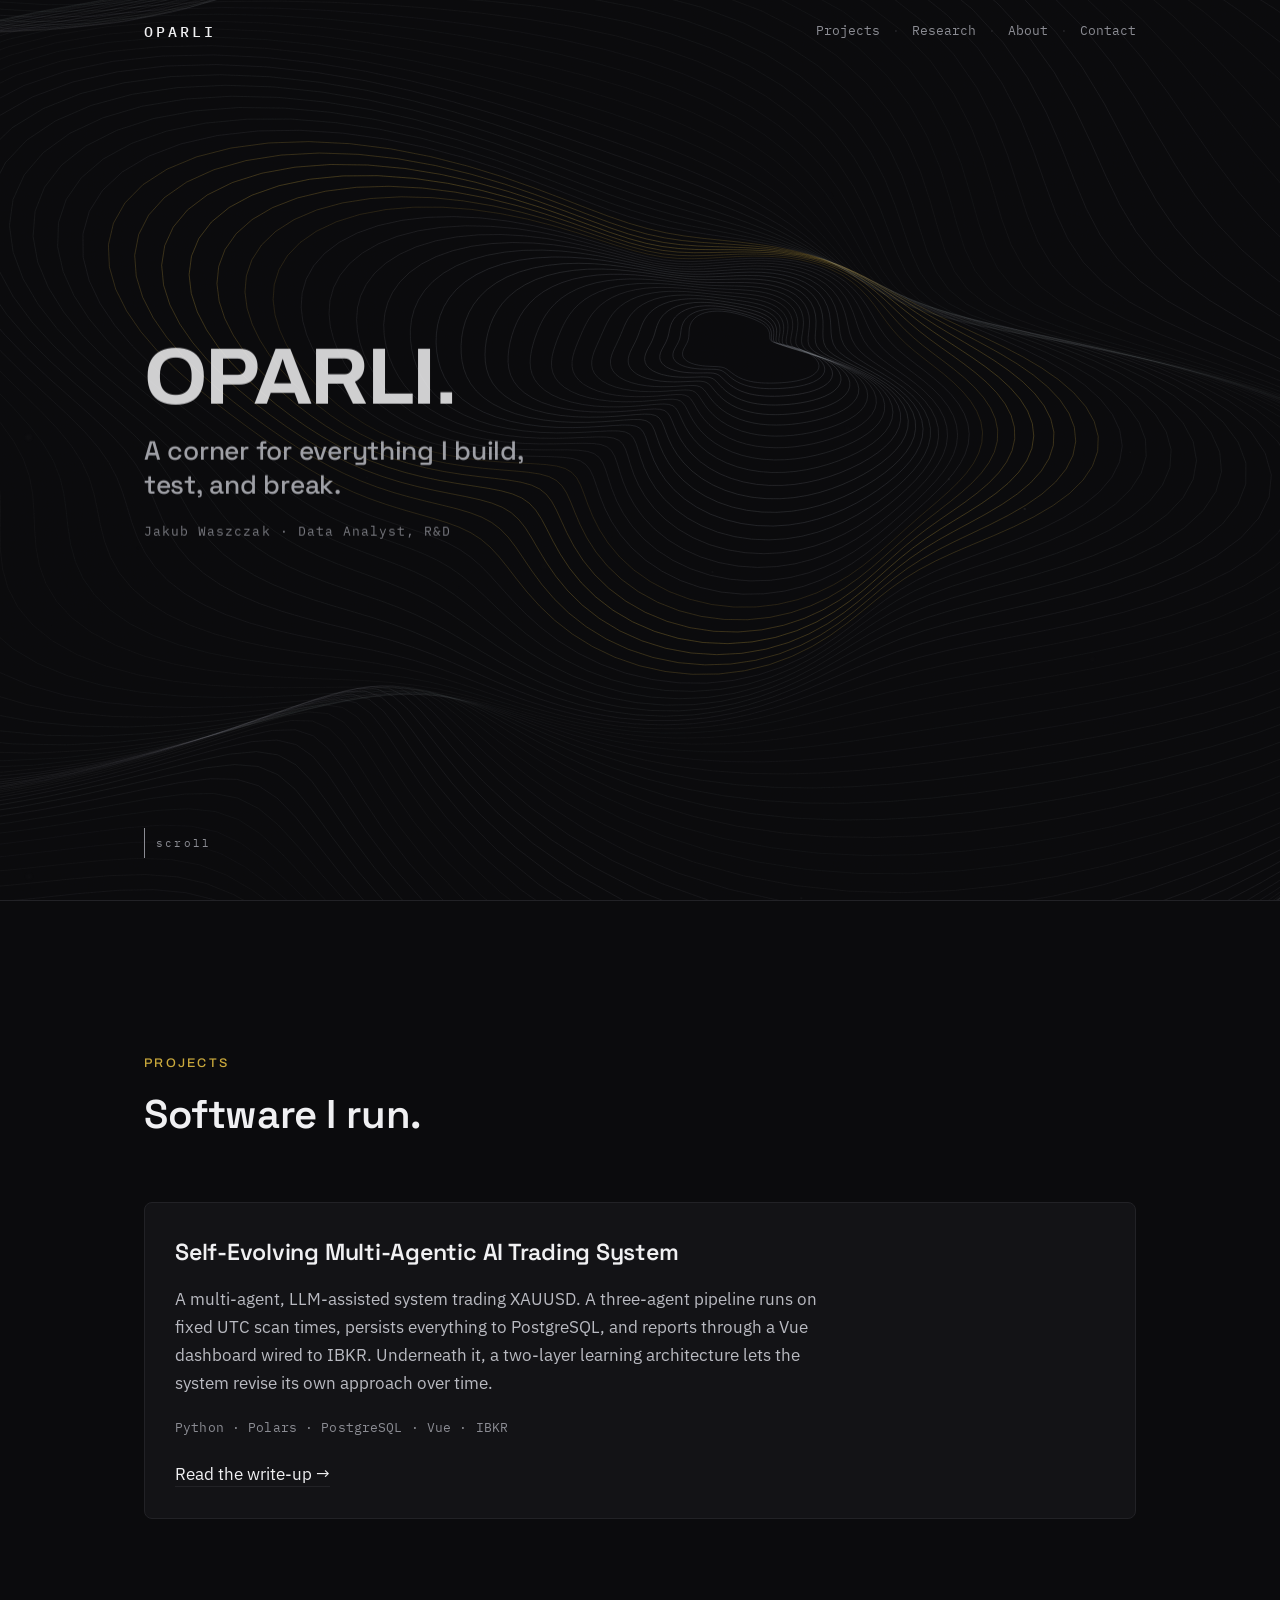
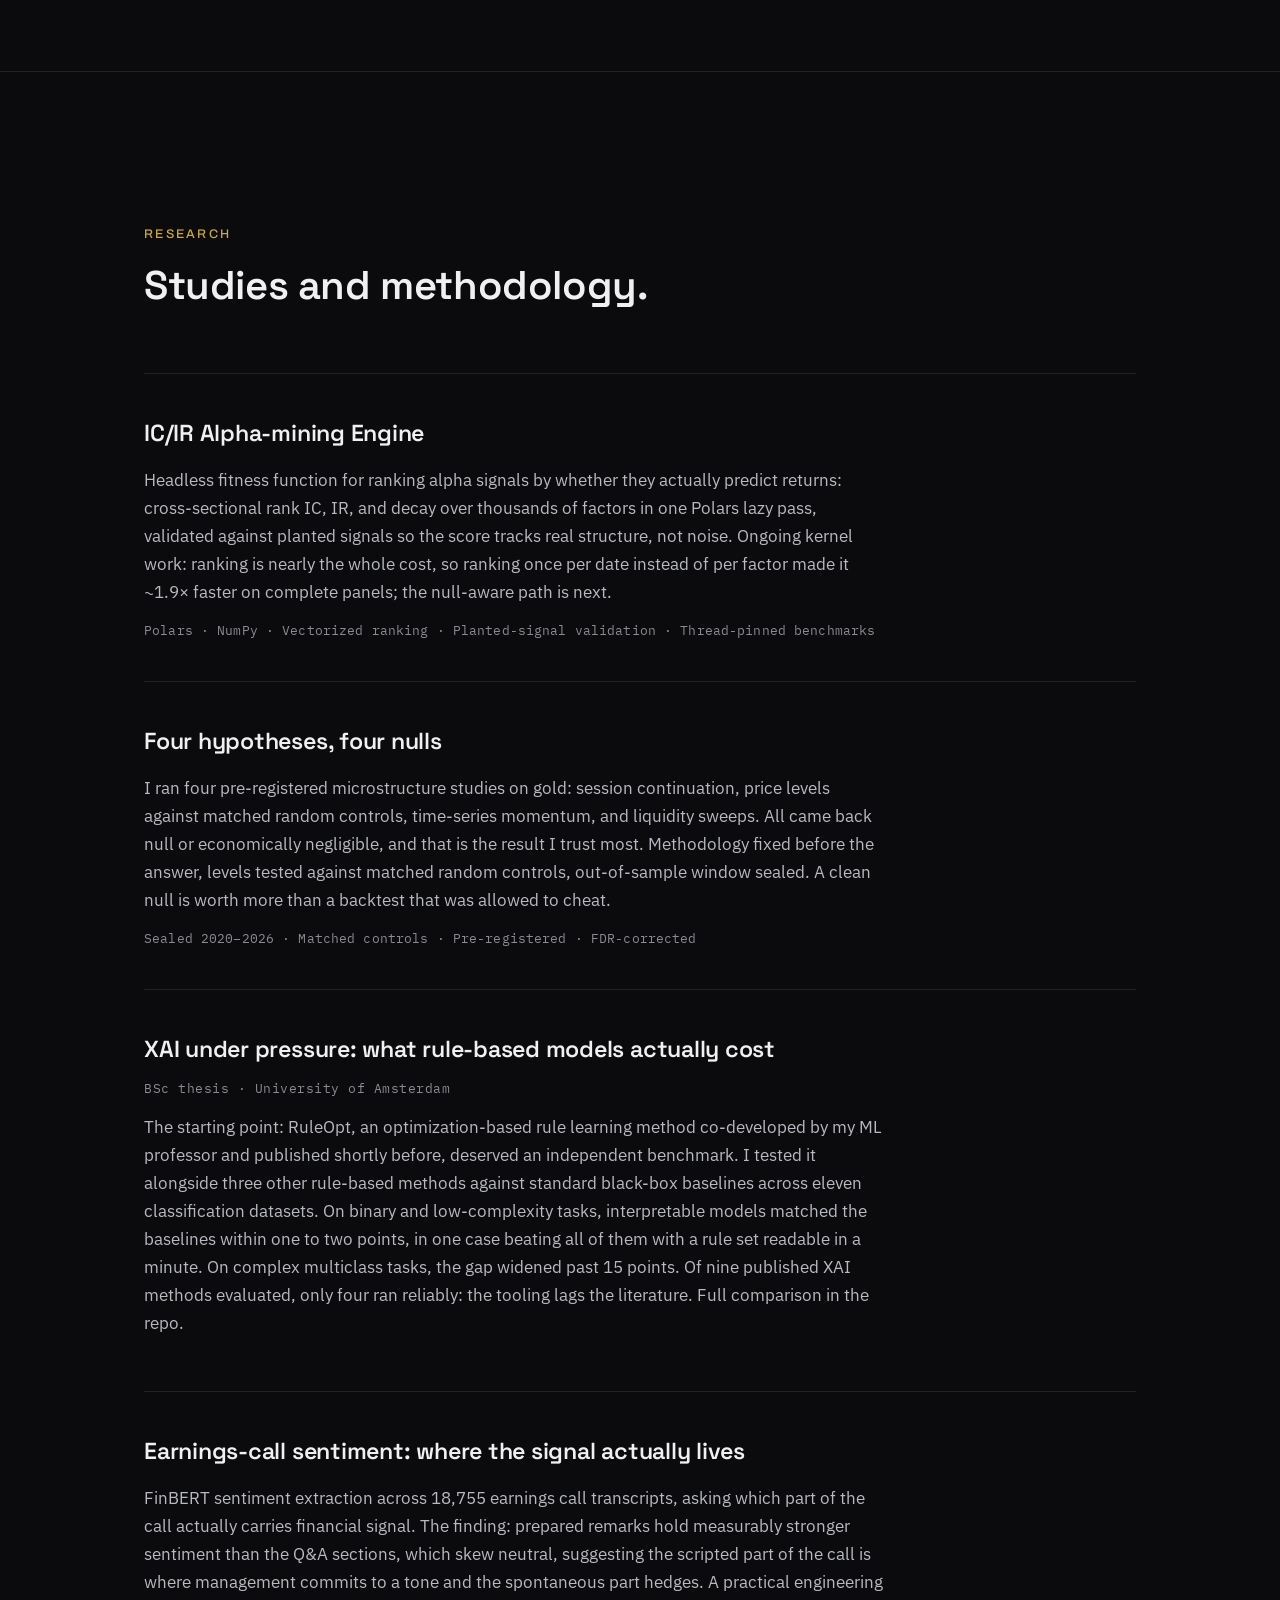
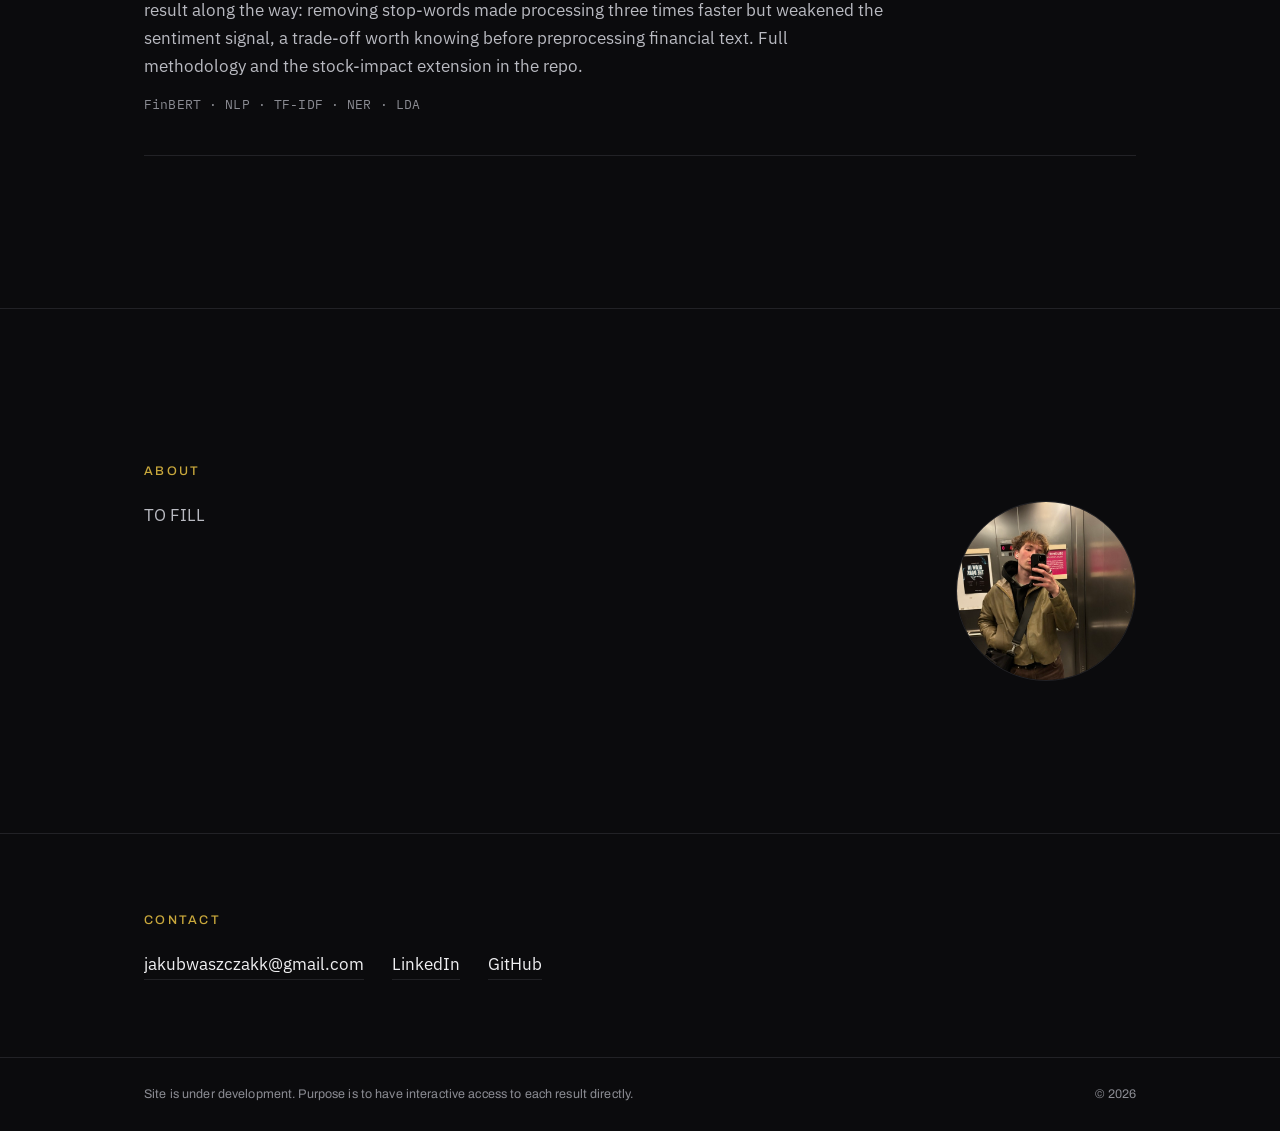
==== commit aaf9aab6: "Set OPARLI wordmark, eyebrows, and footer in Archivo" ====
--- a/index.html
+++ b/index.html
@@ -8,7 +8,7 @@
 
   <link rel="preconnect" href="https://fonts.googleapis.com" />
   <link rel="preconnect" href="https://fonts.gstatic.com" crossorigin />
-  <link href="https://fonts.googleapis.com/css2?family=IBM+Plex+Mono:wght@400;500&family=IBM+Plex+Sans:wght@400;500&family=Space+Grotesk:wght@500;600;700&display=swap" rel="stylesheet" />
+  <link href="https://fonts.googleapis.com/css2?family=Archivo:wght@400;500;600;700&family=IBM+Plex+Mono:wght@400;500&family=IBM+Plex+Sans:wght@400;500&family=Space+Grotesk:wght@500;600;700&display=swap" rel="stylesheet" />
 
   <link rel="stylesheet" href="css/style.css" />
 </head>
@@ -175,7 +175,7 @@
 
   <!-- ============ FOOTER ============ -->
   <footer class="footer">
-    <div class="wrap footer__inner mono">
+    <div class="wrap footer__inner">
       <span>Site is under development. Purpose is to have interactive access to each result directly.</span>
       <span class="footer__copy">© 2026</span>
     </div>
--- a/css/style.css
+++ b/css/style.css
@@ -15,6 +15,7 @@
   --accent-dim: #c9a83c;  /* yellow for small labels/eyebrows */
 
   --font-display: "Space Grotesk", "Helvetica Neue", Arial, sans-serif;
+  --font-brand: "Archivo", "Helvetica Neue", Arial, sans-serif;
   --font-body: "IBM Plex Sans", "Helvetica Neue", Arial, sans-serif;
   --font-mono: "IBM Plex Mono", ui-monospace, "SF Mono", Menlo, monospace;
 
@@ -77,10 +78,10 @@
 
 /* ---------- eyebrow (mono label) ---------- */
 .eyebrow {
-  font-family: var(--font-mono);
+  font-family: var(--font-brand);
   font-weight: 500;
-  font-size: 12px;
-  letter-spacing: 0.2em;
+  font-size: 12.5px;
+  letter-spacing: 0.18em;
   text-transform: uppercase;
   color: var(--text-dim);
   margin: 0 0 18px;
@@ -205,7 +206,7 @@
   margin: 6px 0 0;
 }
 .hero__brand {
-  font-family: var(--font-display);
+  font-family: var(--font-brand);
   font-weight: 700;
   color: var(--text);
   font-size: clamp(2.6rem, 8vw, 5rem);
@@ -427,7 +428,8 @@
   flex-wrap: wrap;
   justify-content: space-between;
   gap: 12px 28px;
-  font-size: 12px;
+  font-family: var(--font-brand);
+  font-size: 12.5px;
   color: var(--text-dim);
   letter-spacing: 0.01em;
 }
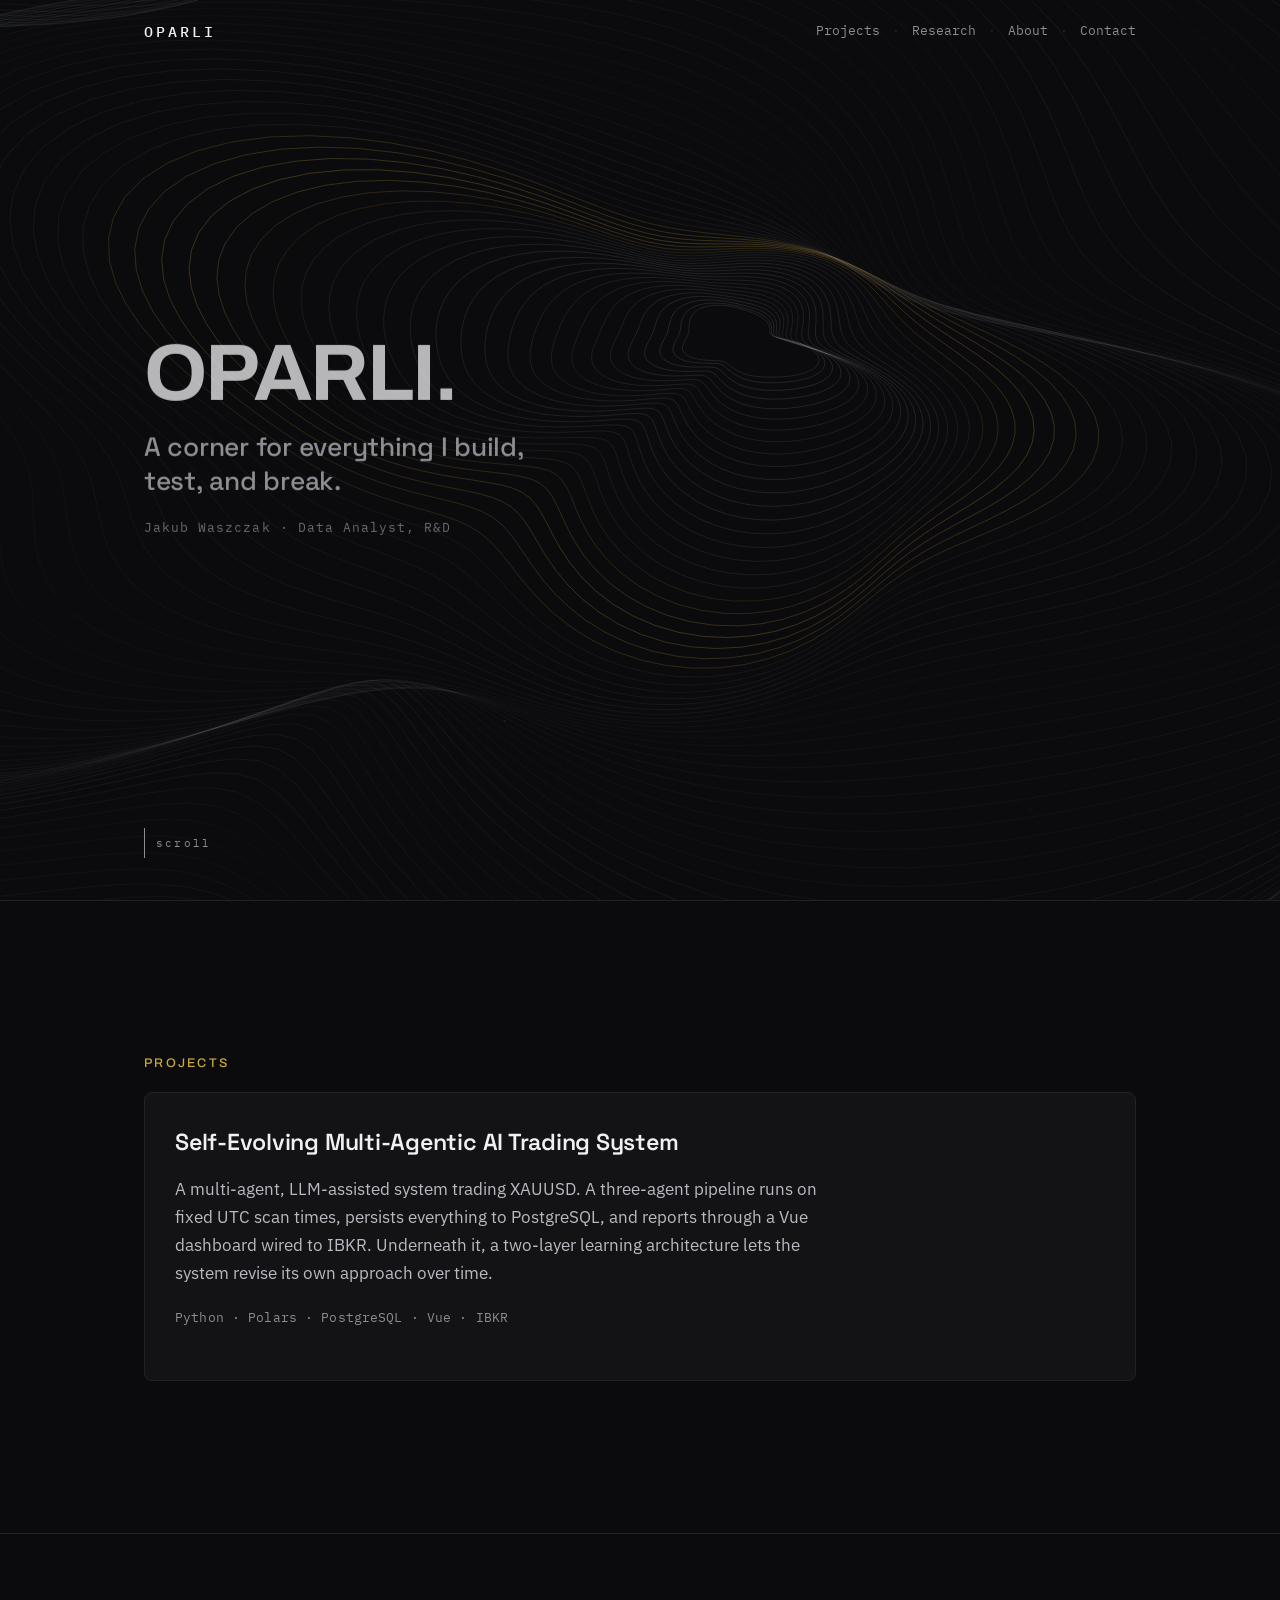
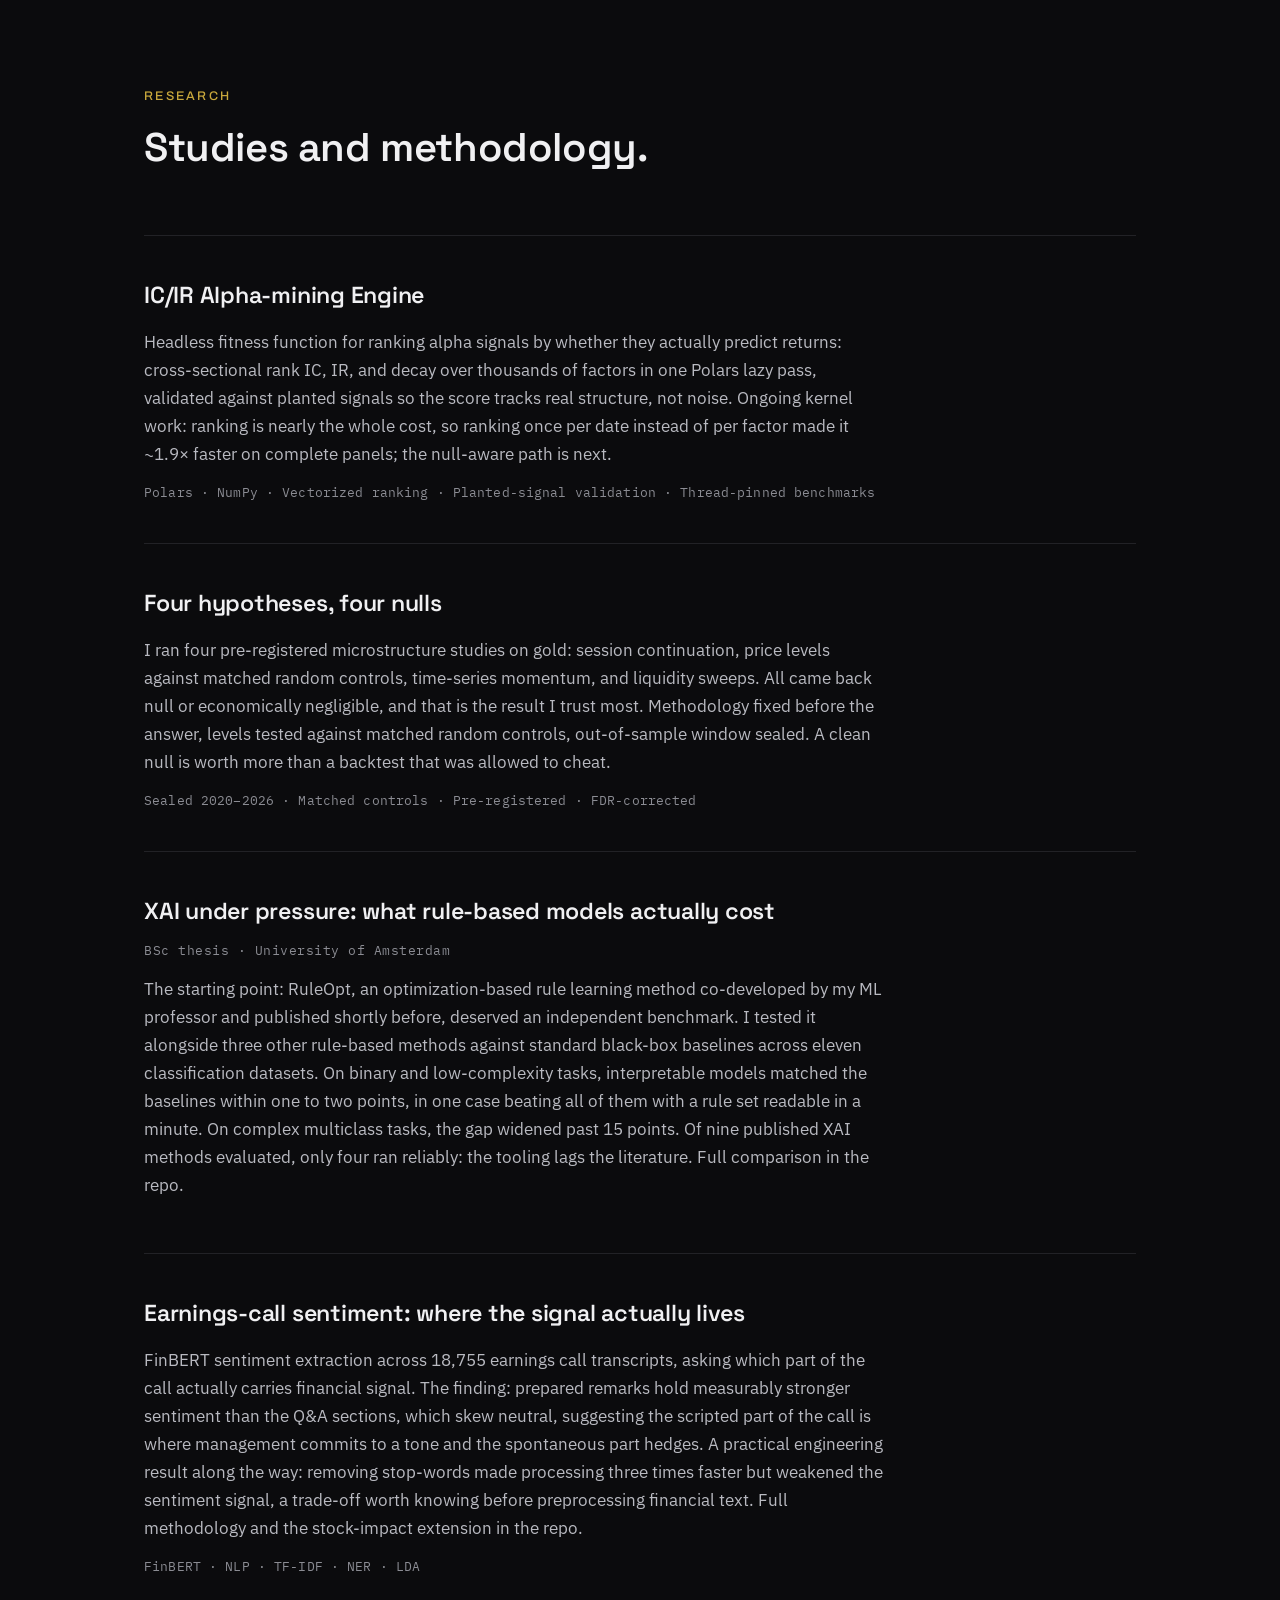
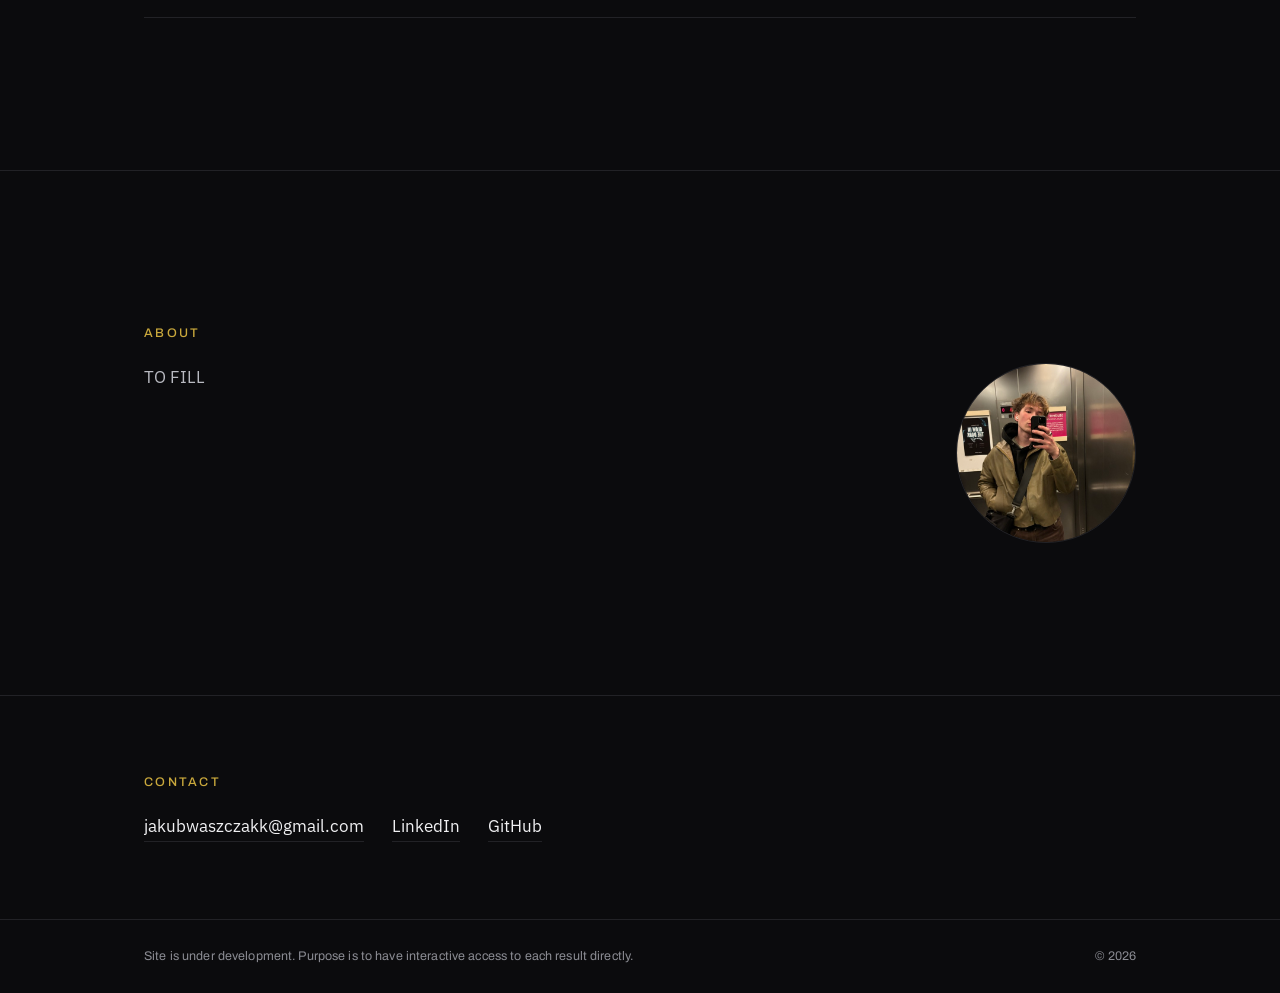
==== commit d66dedae: "Remove Projects heading and write-up link" ====
--- a/index.html
+++ b/index.html
@@ -55,7 +55,6 @@
     <section class="section" id="projects">
       <div class="wrap">
         <p class="eyebrow eyebrow--accent">Projects</p>
-        <h2 class="section__title">Software I run.</h2>
 
         <div class="cards">
 
@@ -68,7 +67,6 @@
               architecture lets the system revise its own approach over time.
             </p>
             <p class="card__tech mono">Python · Polars · PostgreSQL · Vue · IBKR</p>
-            <a href="#" class="link">Read the write-up →</a>
           </article>
 
         </div>
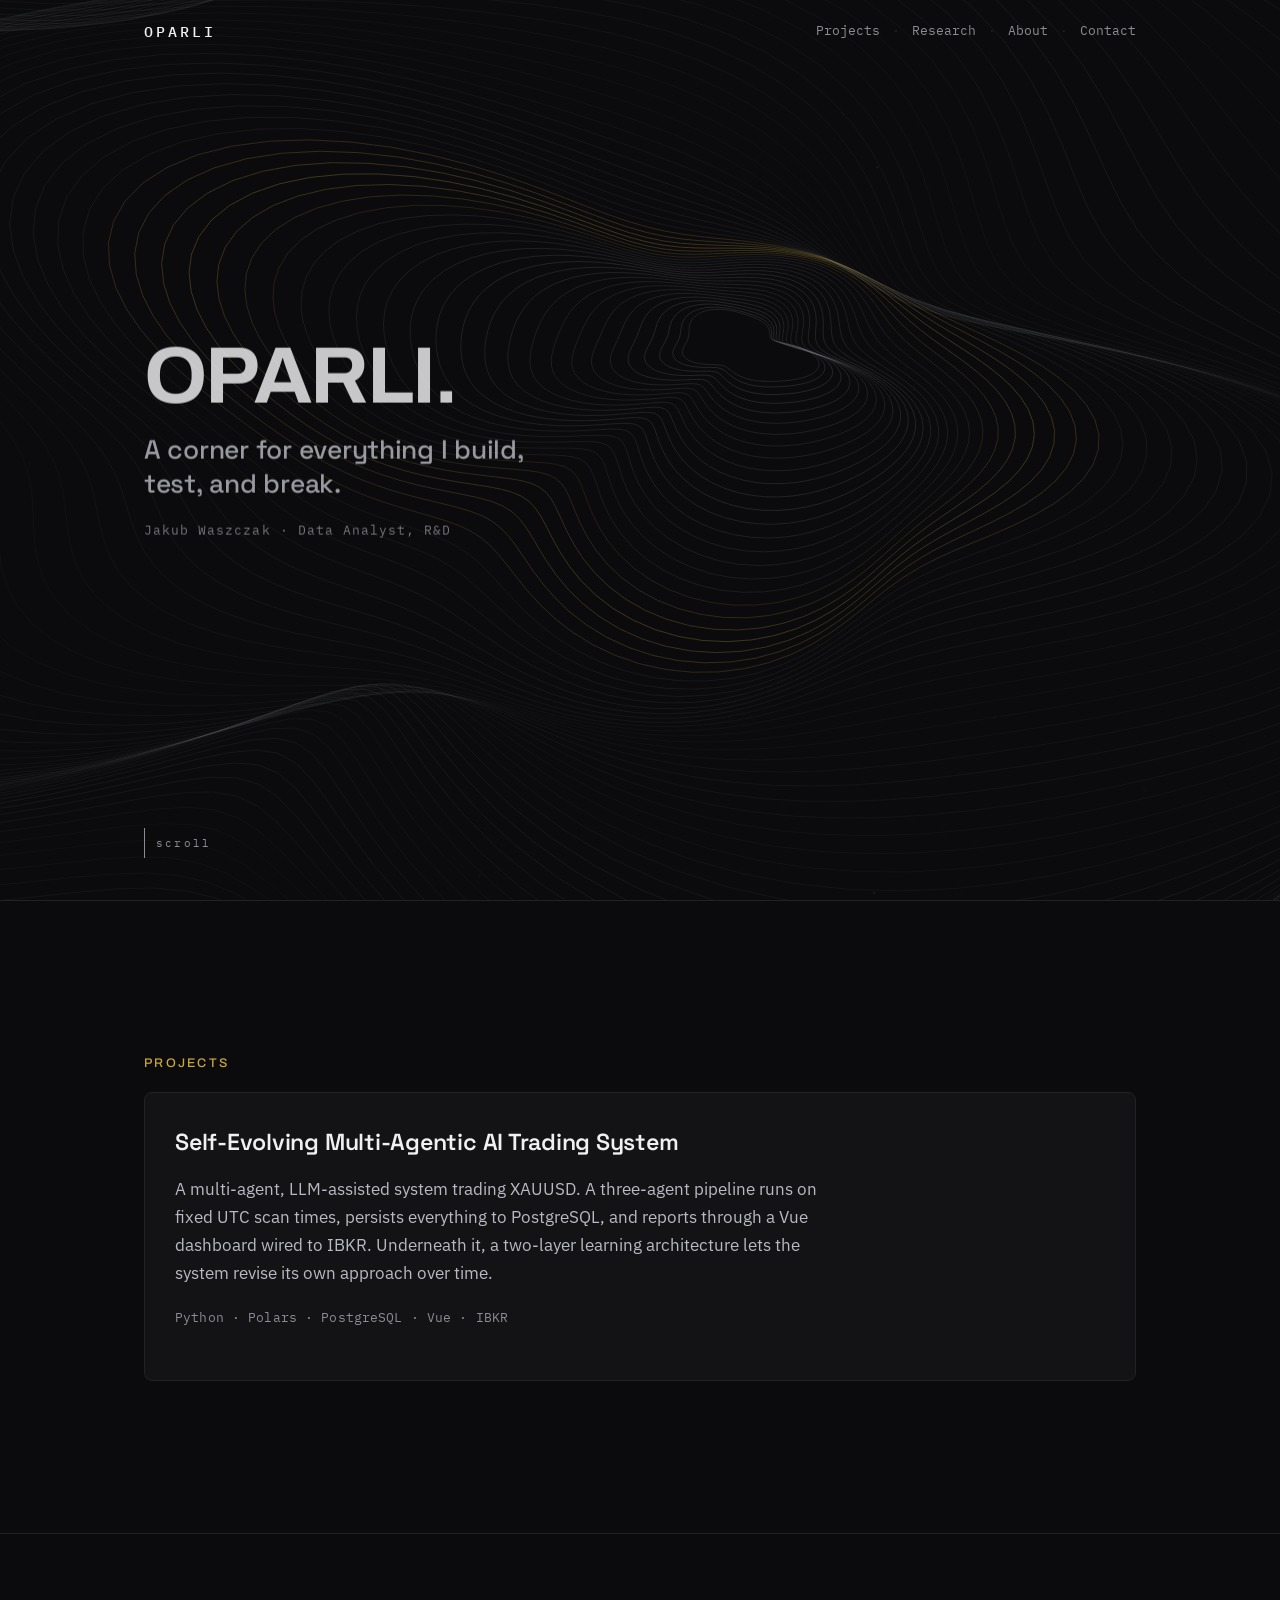
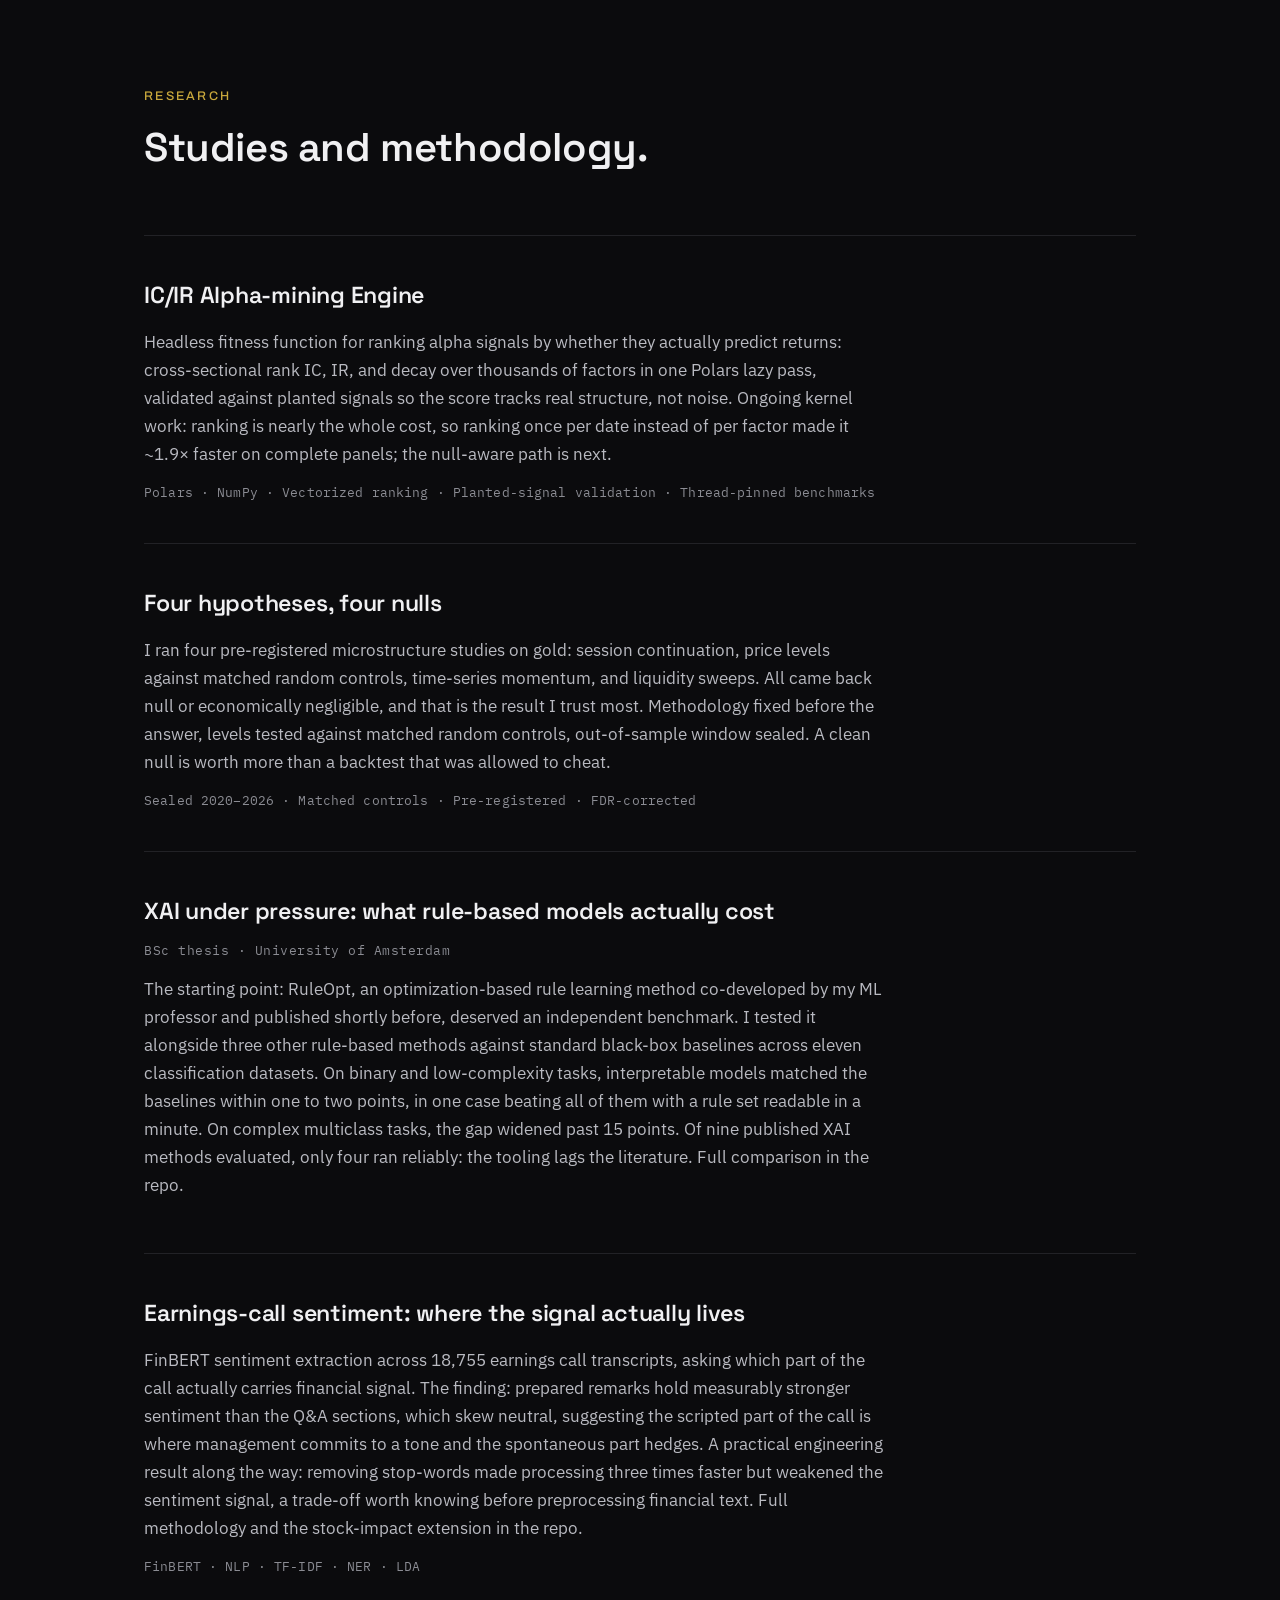
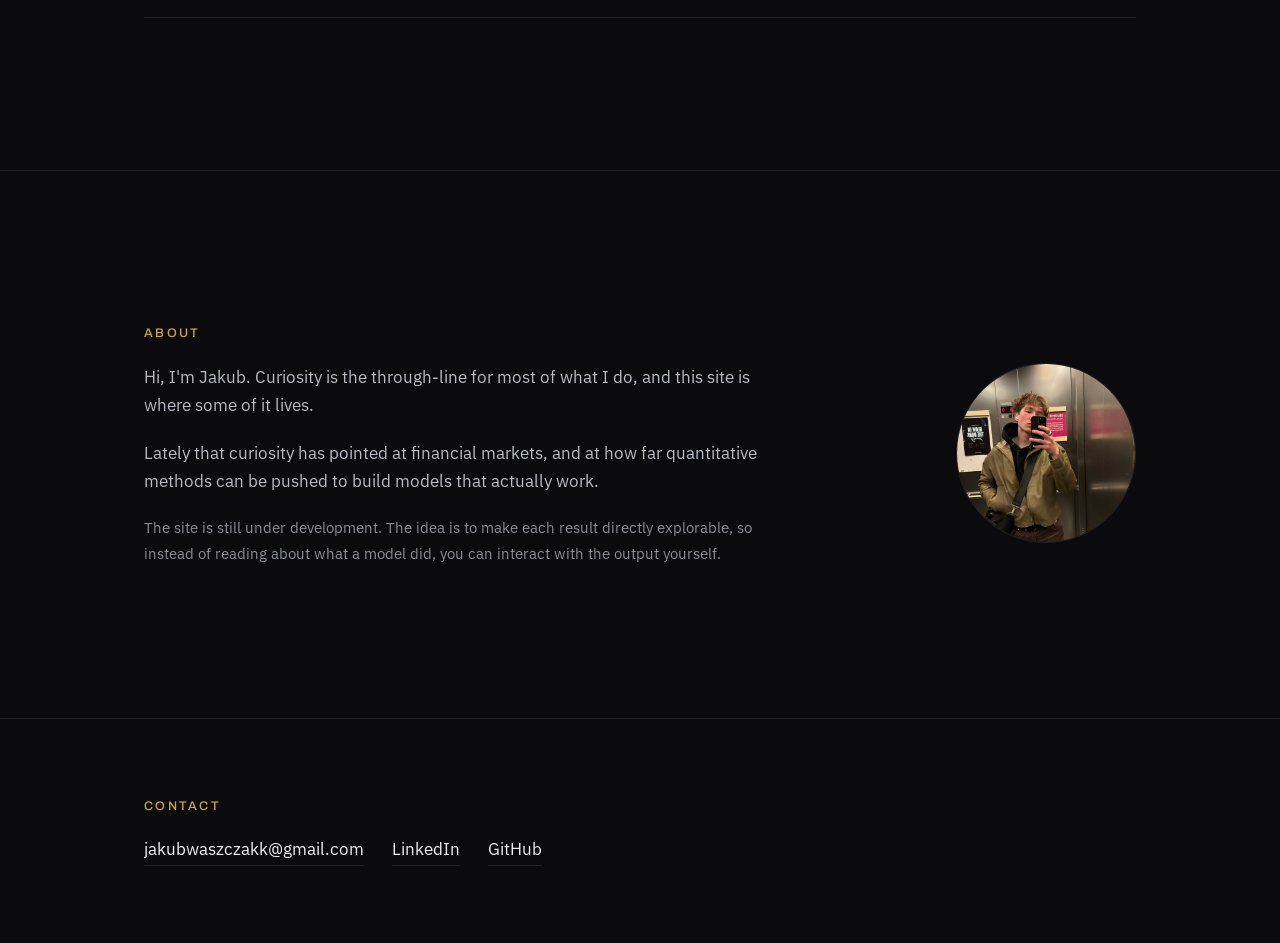
==== commit 1ae2e3ce: "Fill About copy with dev-status note, remove footer" ====
--- a/index.html
+++ b/index.html
@@ -148,7 +148,19 @@
         <p class="eyebrow eyebrow--accent">About</p>
         <div class="about">
           <div class="about__text">
-            <p>TO FILL</p>
+            <p>
+              Hi, I'm Jakub. Curiosity is the through-line for most of what I do, and this
+              site is where some of it lives.
+            </p>
+            <p>
+              Lately that curiosity has pointed at financial markets, and at how far
+              quantitative methods can be pushed to build models that actually work.
+            </p>
+            <p class="about__note">
+              The site is still under development. The idea is to make each result directly
+              explorable, so instead of reading about what a model did, you can interact with
+              the output yourself.
+            </p>
           </div>
           <div class="about__photo">
             <img src="img/portrait.jpg" alt="Jakub Waszczak" />
@@ -171,14 +183,6 @@
 
   </main>
 
-  <!-- ============ FOOTER ============ -->
-  <footer class="footer">
-    <div class="wrap footer__inner">
-      <span>Site is under development. Purpose is to have interactive access to each result directly.</span>
-      <span class="footer__copy">© 2026</span>
-    </div>
-  </footer>
-
   <script src="js/hero.js" defer></script>
   <script src="js/main.js" defer></script>
 </body>
--- a/css/style.css
+++ b/css/style.css
@@ -387,6 +387,7 @@
 .about__text { max-width: 62ch; }
 .about__text p { margin: 0 0 20px; }
 .about__text p:last-child { margin-bottom: 0; }
+.about__note { color: var(--text-dim); font-size: 0.95rem; }
 .about__photo {
   width: 180px;
   height: 180px;
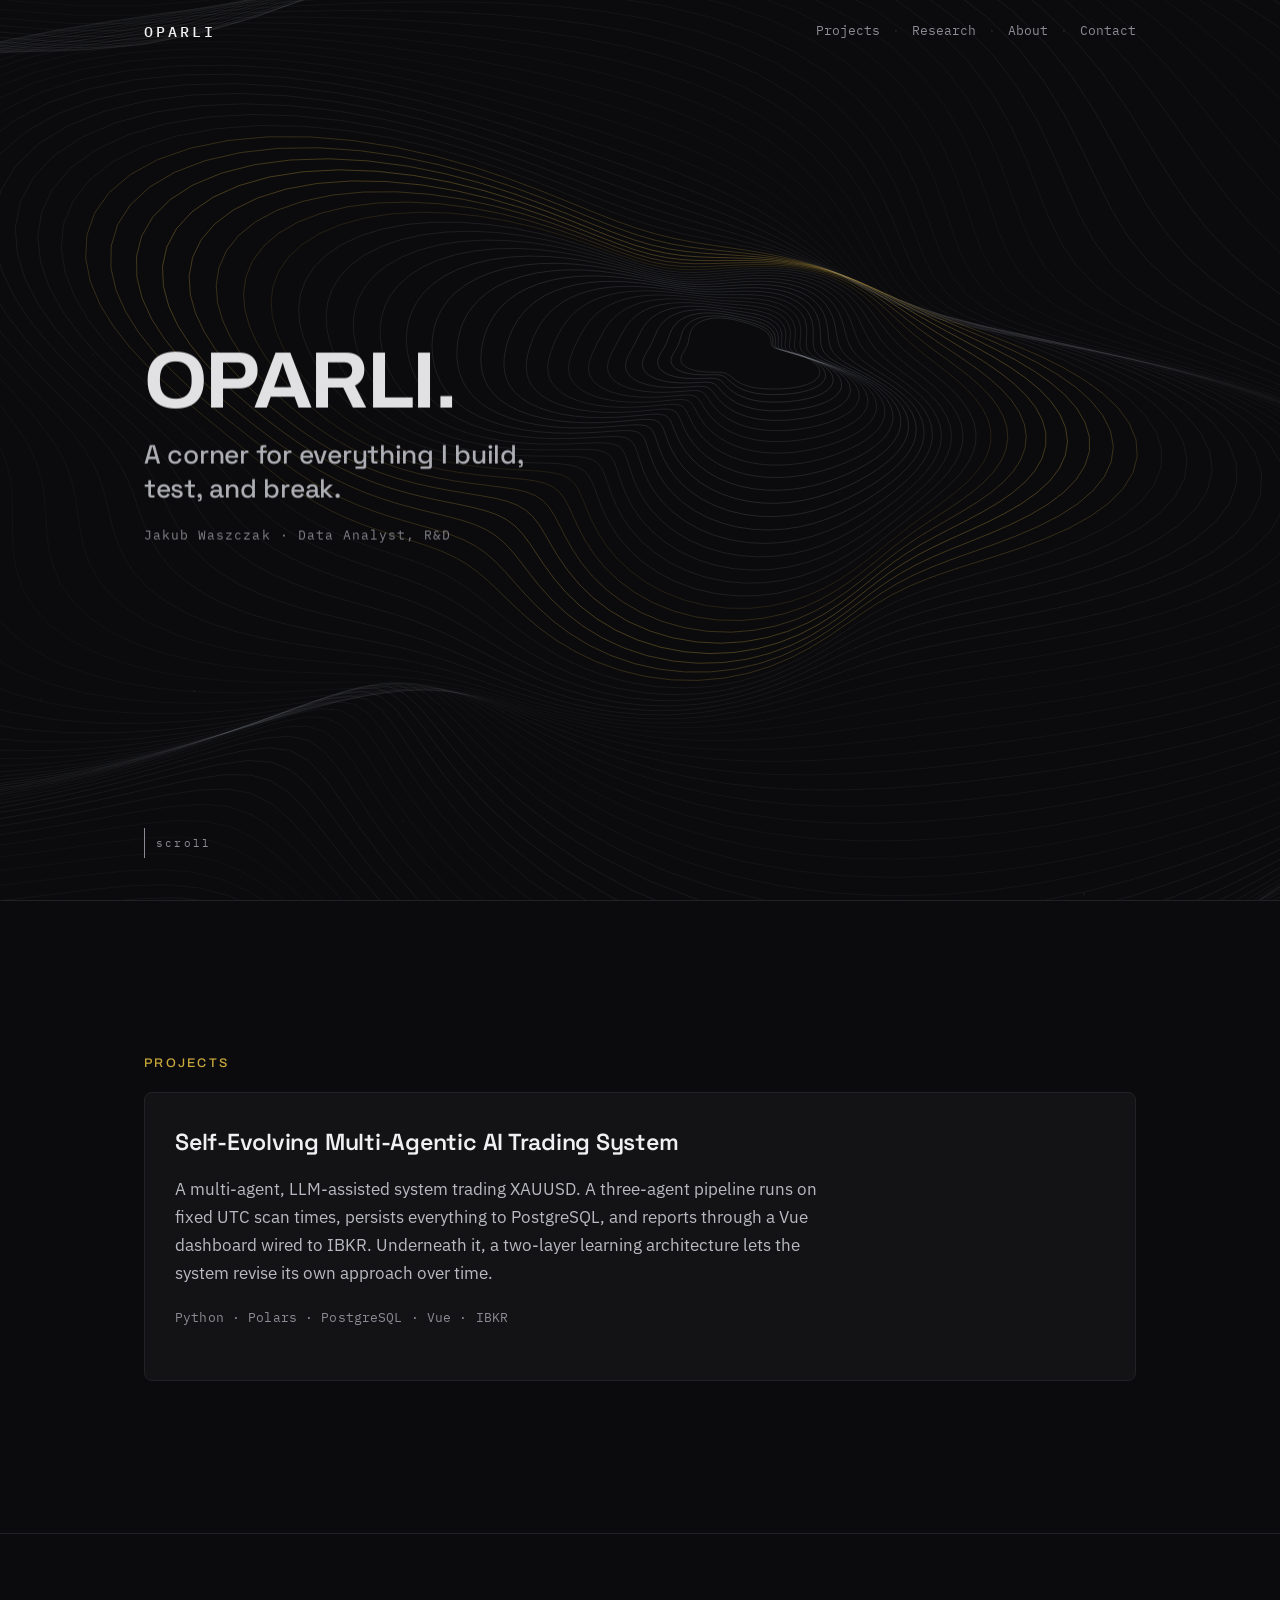
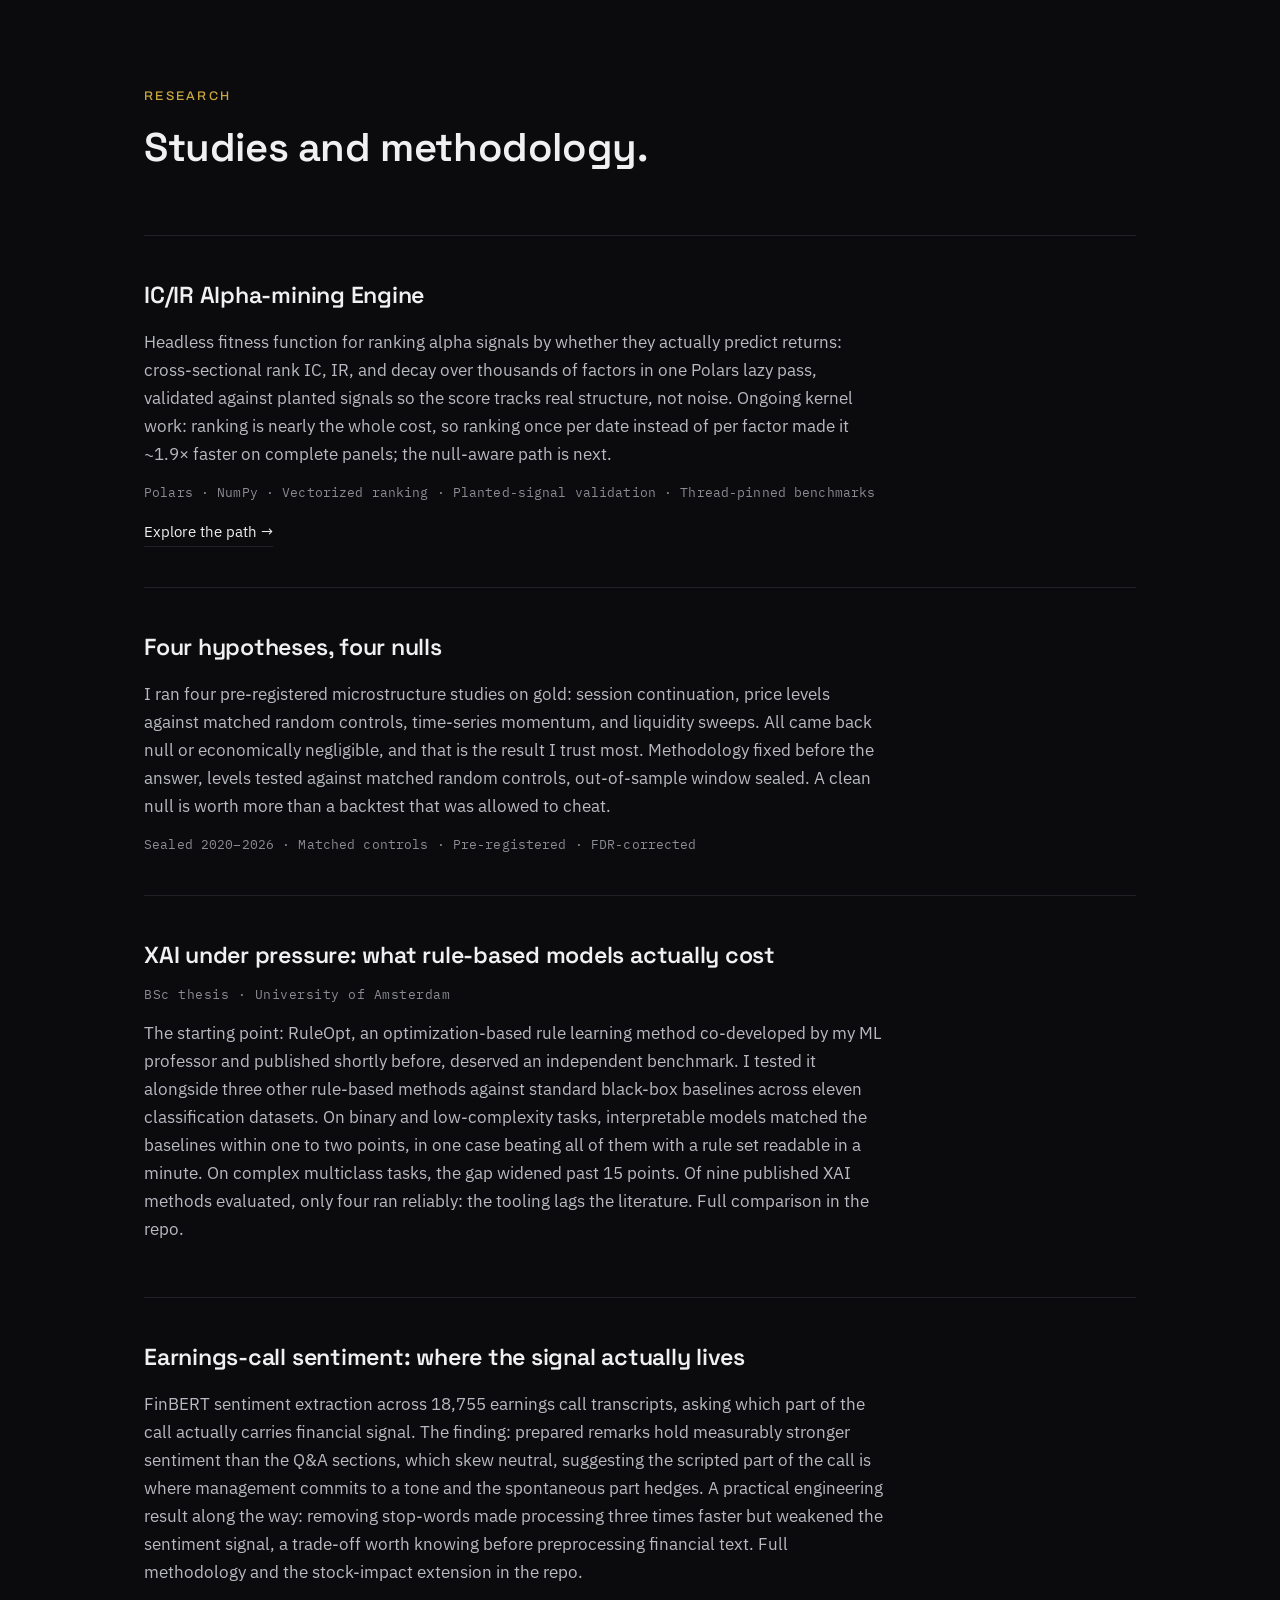
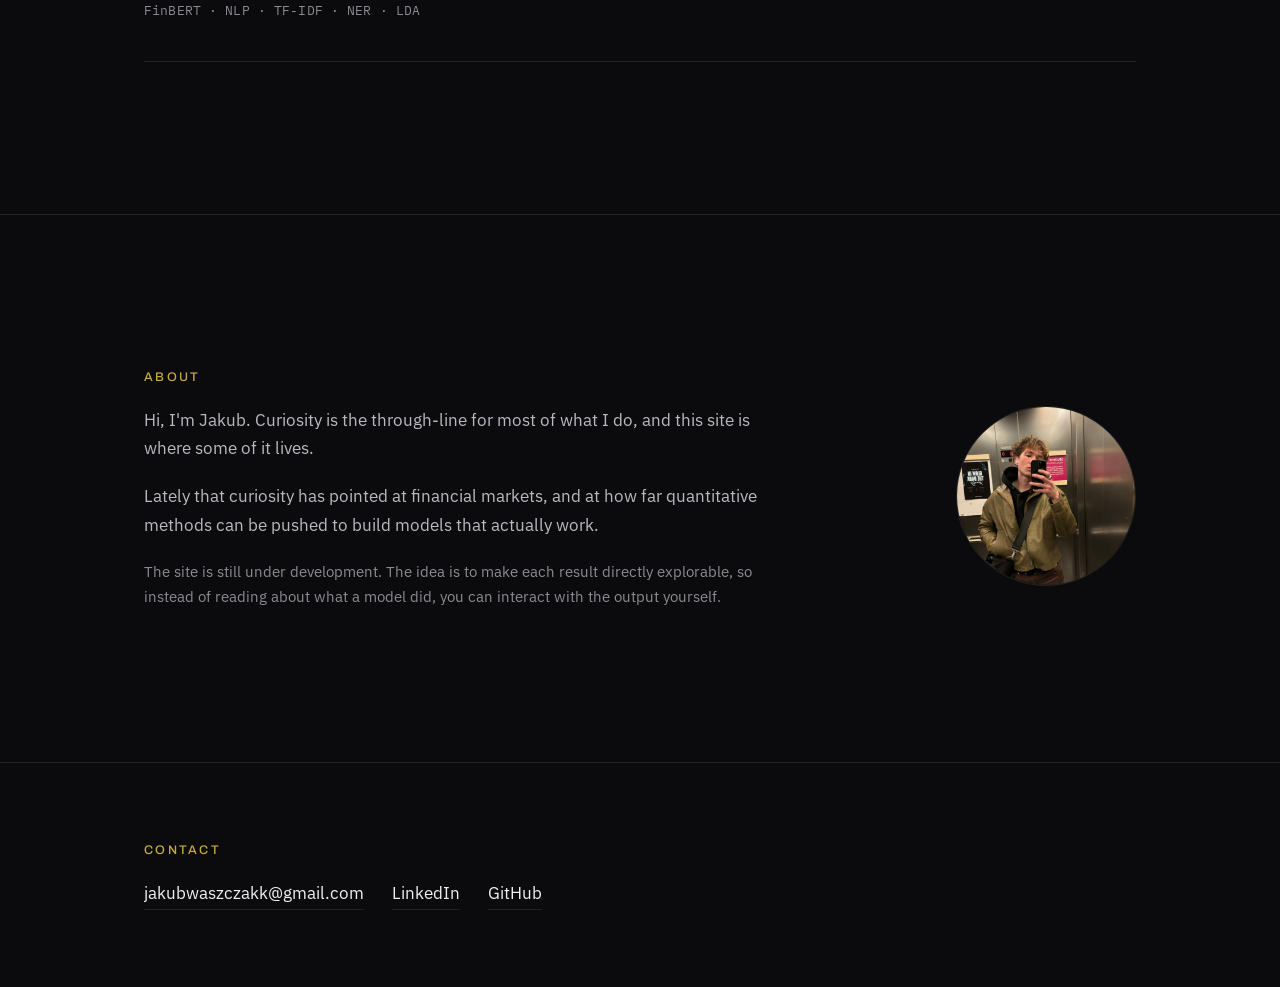
==== commit ca32a9ec: "Add IC/IR case-study path with interactive survivorship + rank-IC scenes" ====
--- a/index.html
+++ b/index.html
@@ -92,6 +92,7 @@
               ~1.9× faster on complete panels; the null-aware path is next.
             </p>
             <p class="row__note mono">Polars · NumPy · Vectorized ranking · Planted-signal validation · Thread-pinned benchmarks</p>
+            <a class="row__more link" href="projects/ic-ir/index.html">Explore the path →</a>
           </article>
 
           <article class="row">
--- a/css/style.css
+++ b/css/style.css
@@ -40,6 +40,7 @@
   font-weight: 400;
   -webkit-font-smoothing: antialiased;
   text-rendering: optimizeLegibility;
+  overflow-x: hidden;              /* guard: page never scrolls sideways */
 }
 img { max-width: 100%; display: block; }
 
@@ -158,7 +159,8 @@
 .hero {
   position: relative;
   height: 100vh;
-  min-height: 560px;
+  height: 100svh;          /* avoids toolbar-driven jump/clip on mobile */
+  min-height: 520px;
 }
 .hero__stage {
   position: absolute;
@@ -374,6 +376,11 @@
   margin: 0;
   letter-spacing: 0.01em;
 }
+.row__more {
+  display: inline-block;
+  margin-top: 16px;
+  font-size: 0.95rem;
+}
 
 /* ============================================================
    4. ABOUT
@@ -448,9 +455,12 @@
   .hero__sub { max-width: 24ch; }
 }
 
-@media (max-width: 400px) {
-  .nav__inner { flex-direction: column; gap: 4px; justify-content: center; }
+/* Phones: stack the nav (wordmark over links) so nothing crowds or overflows */
+@media (max-width: 560px) {
   .nav { height: auto; padding-block: 10px; }
+  .nav__inner { flex-direction: column; align-items: flex-start; gap: 6px; }
+  .nav__links { flex-wrap: wrap; }
+  .section { scroll-margin-top: 88px; }   /* taller stacked nav clears headings */
 }
 
 /* ============================================================
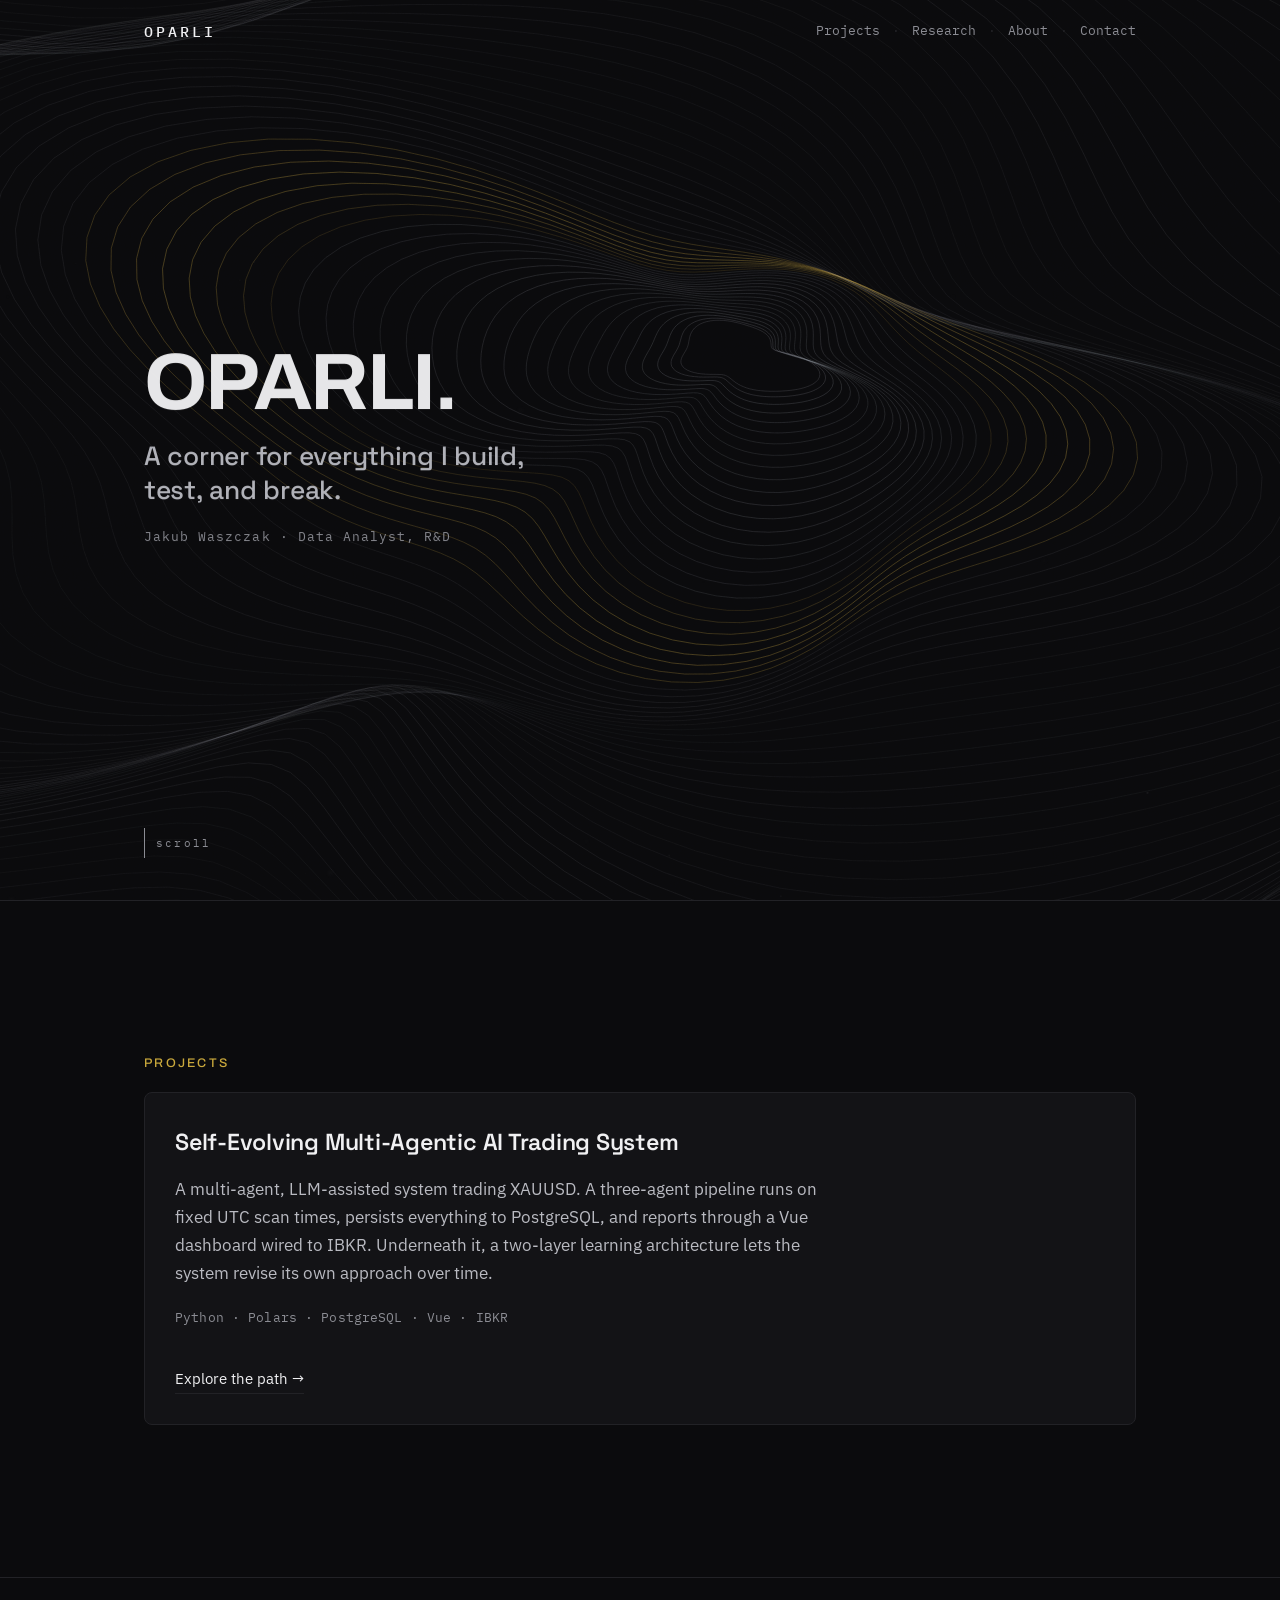
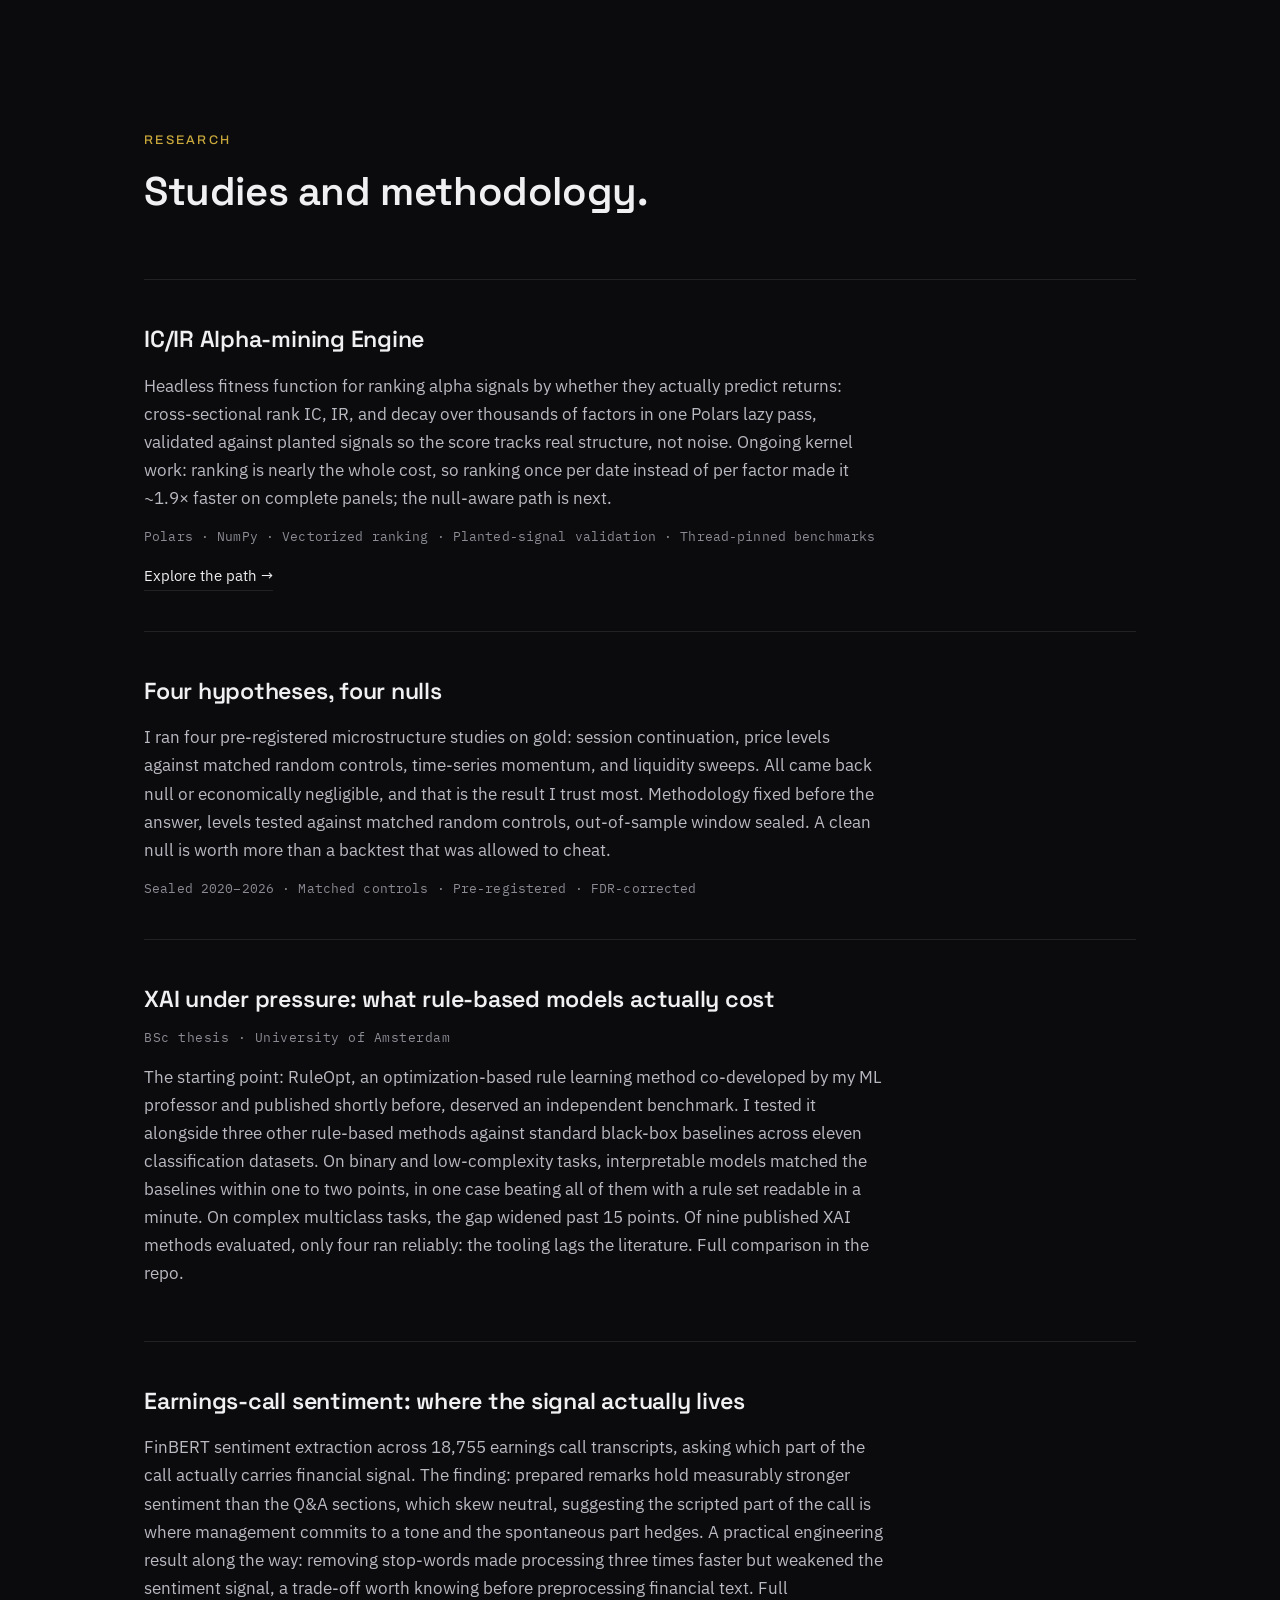
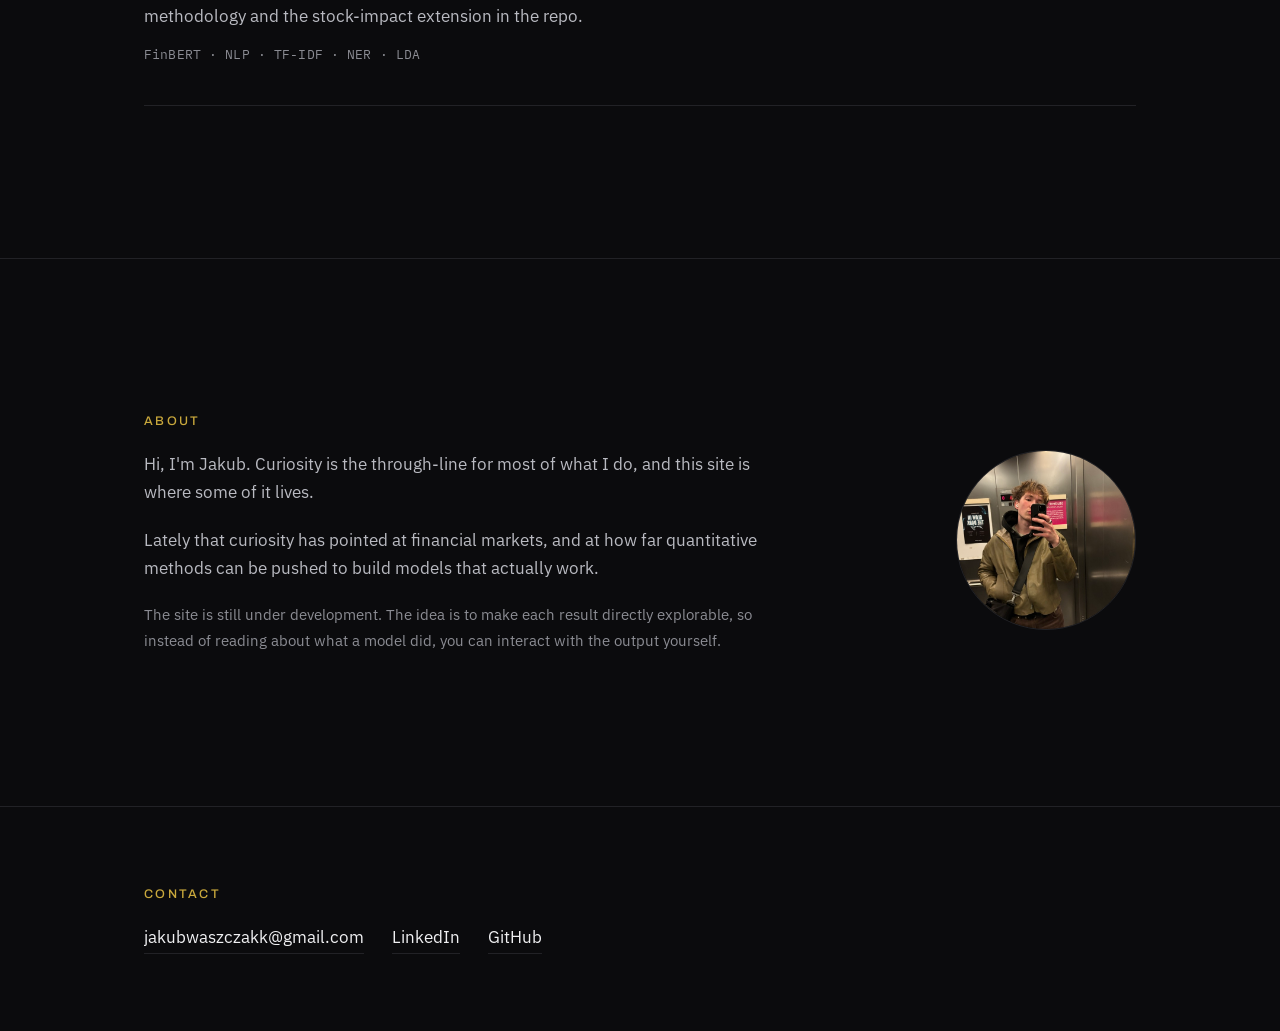
==== commit a9287df4: "Add Self-Evolving Trading System case study: reasoning terminal + system map with feedback loops" ====
--- a/index.html
+++ b/index.html
@@ -67,6 +67,7 @@
               architecture lets the system revise its own approach over time.
             </p>
             <p class="card__tech mono">Python · Polars · PostgreSQL · Vue · IBKR</p>
+            <a class="row__more link" href="projects/agentic-trading/index.html">Explore the path →</a>
           </article>
 
         </div>
